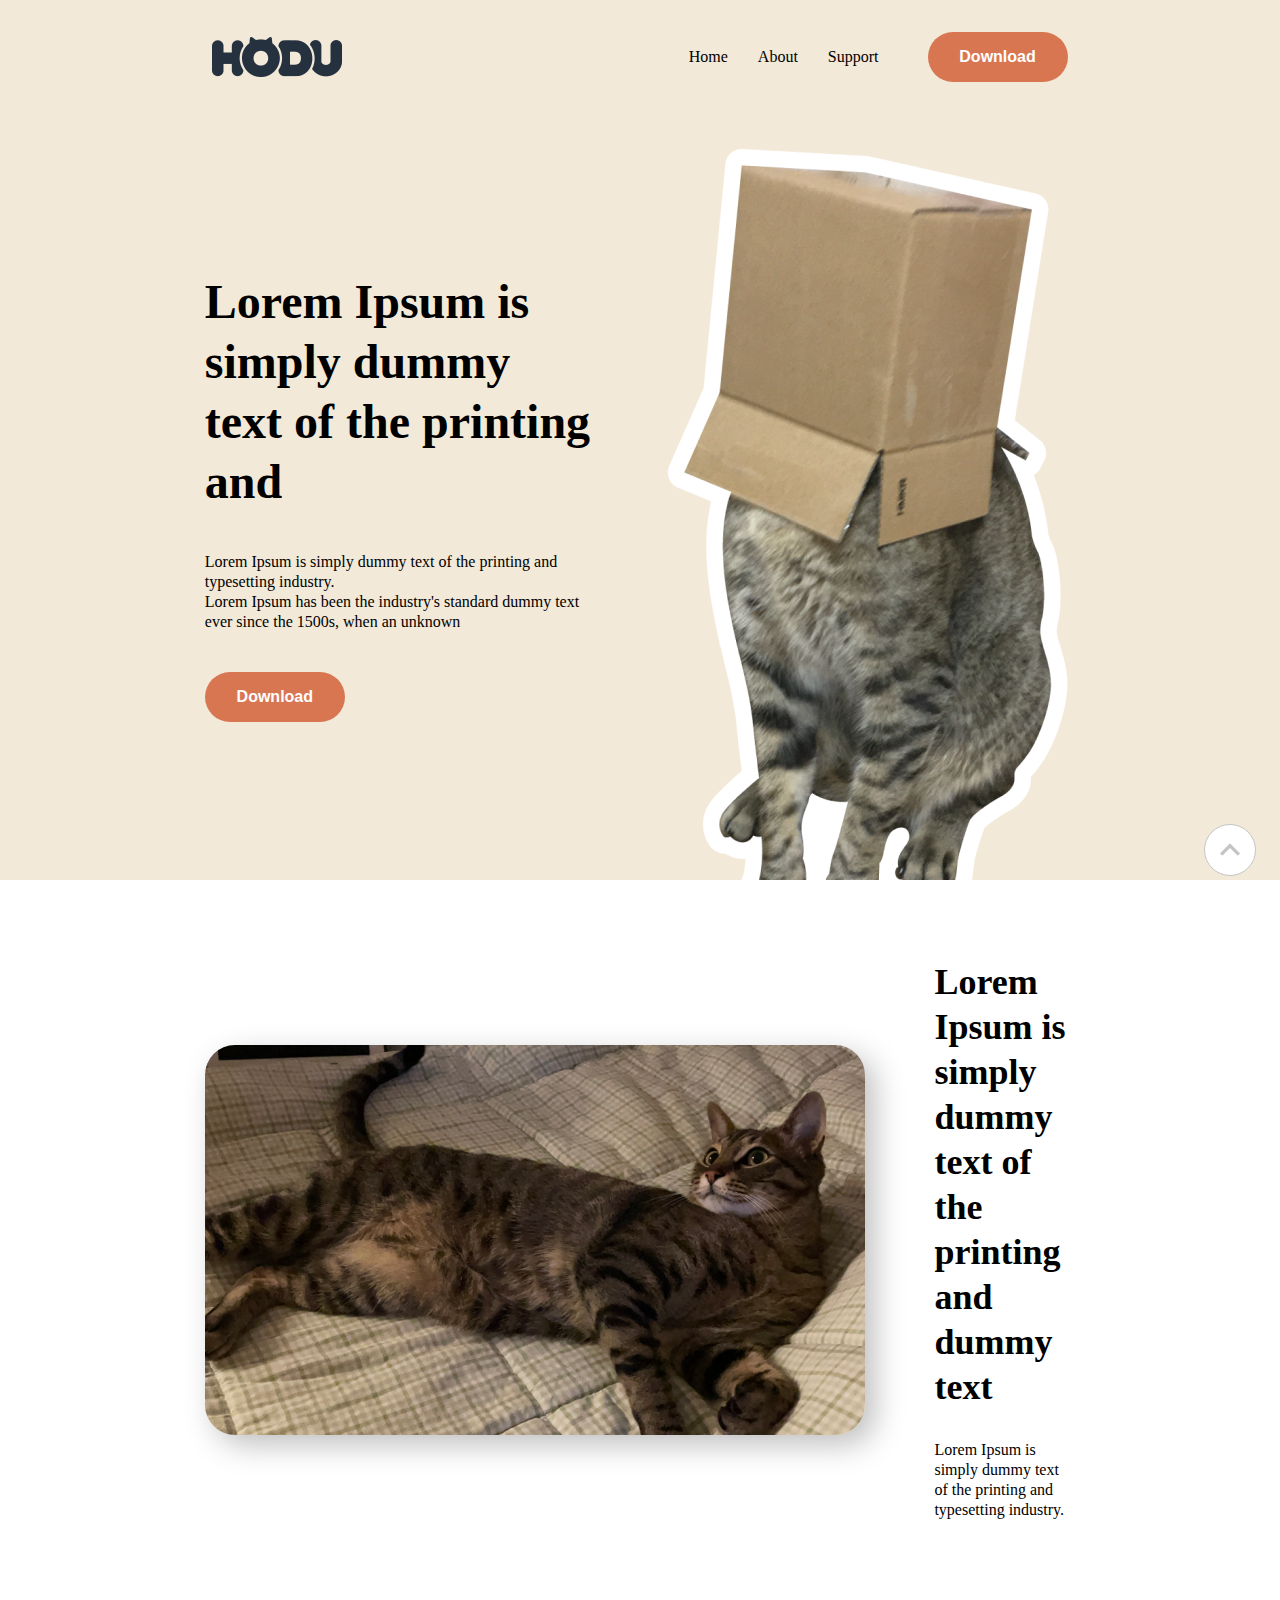
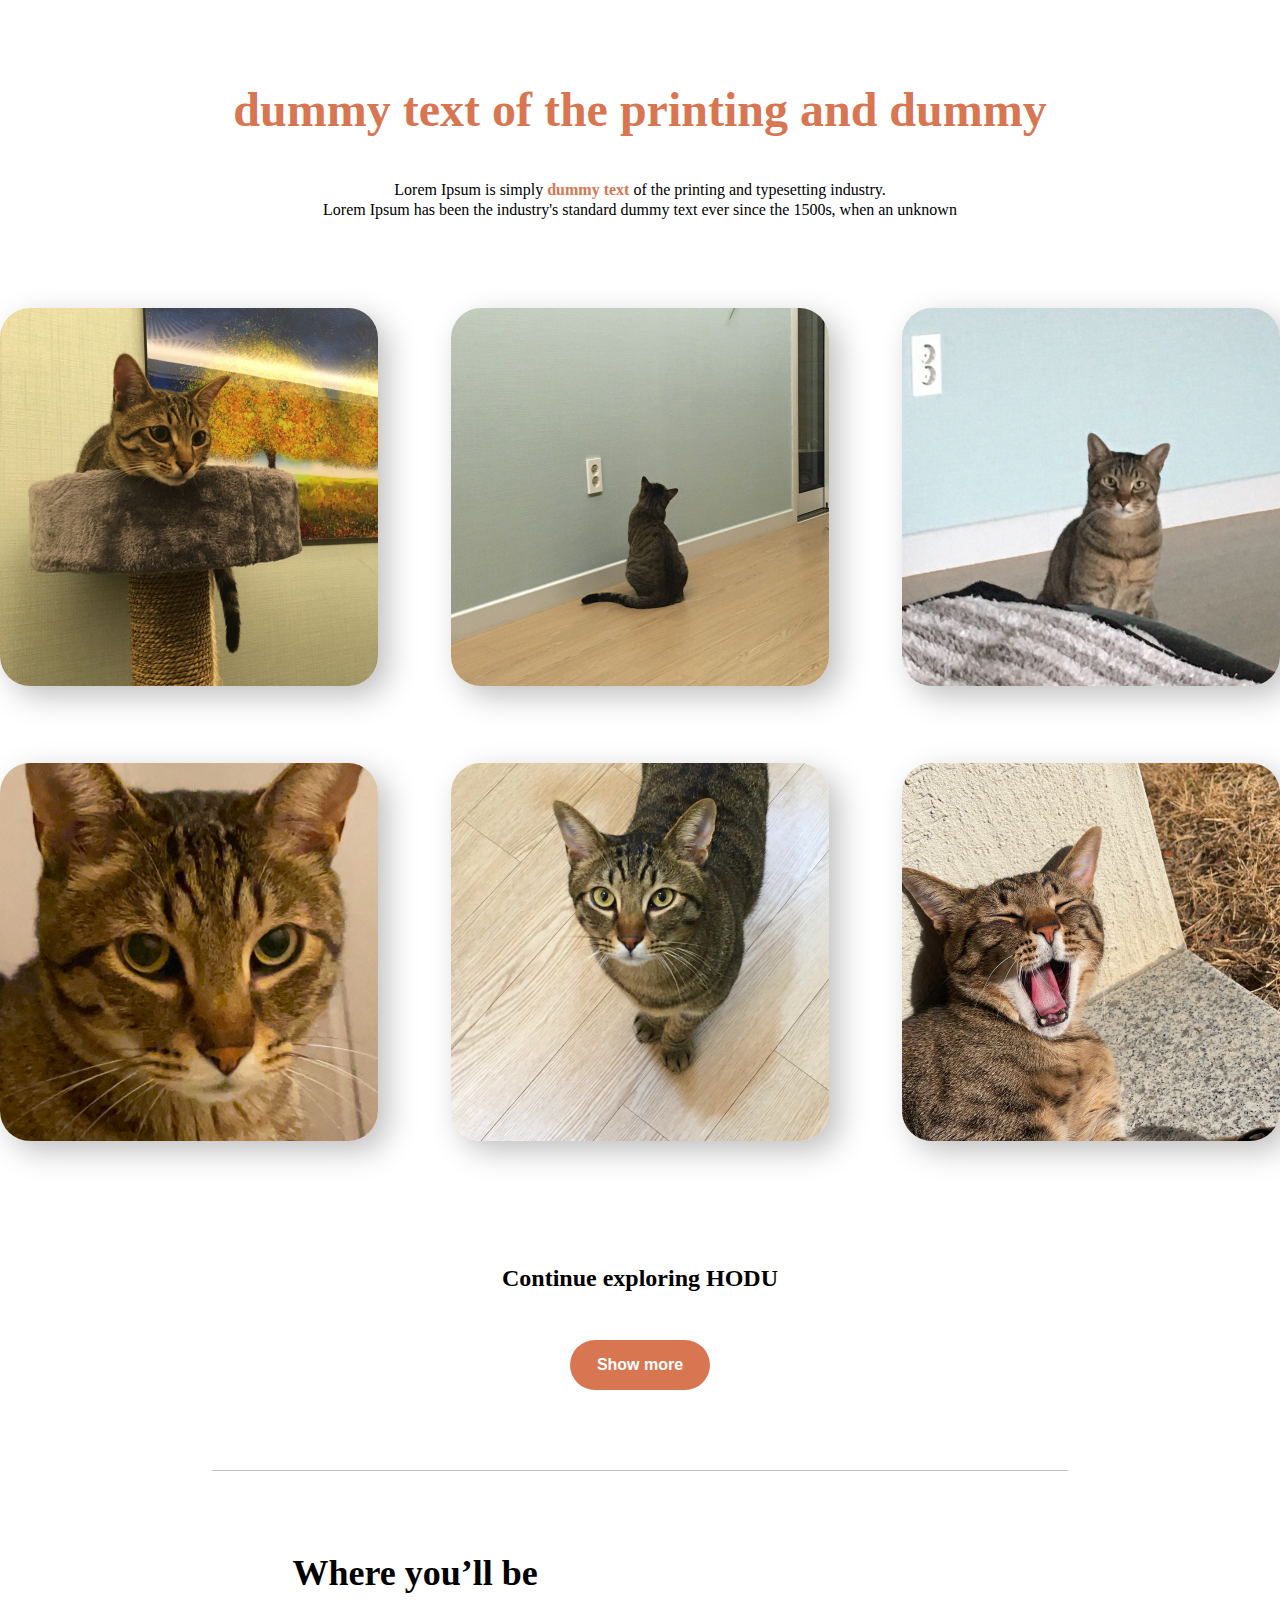
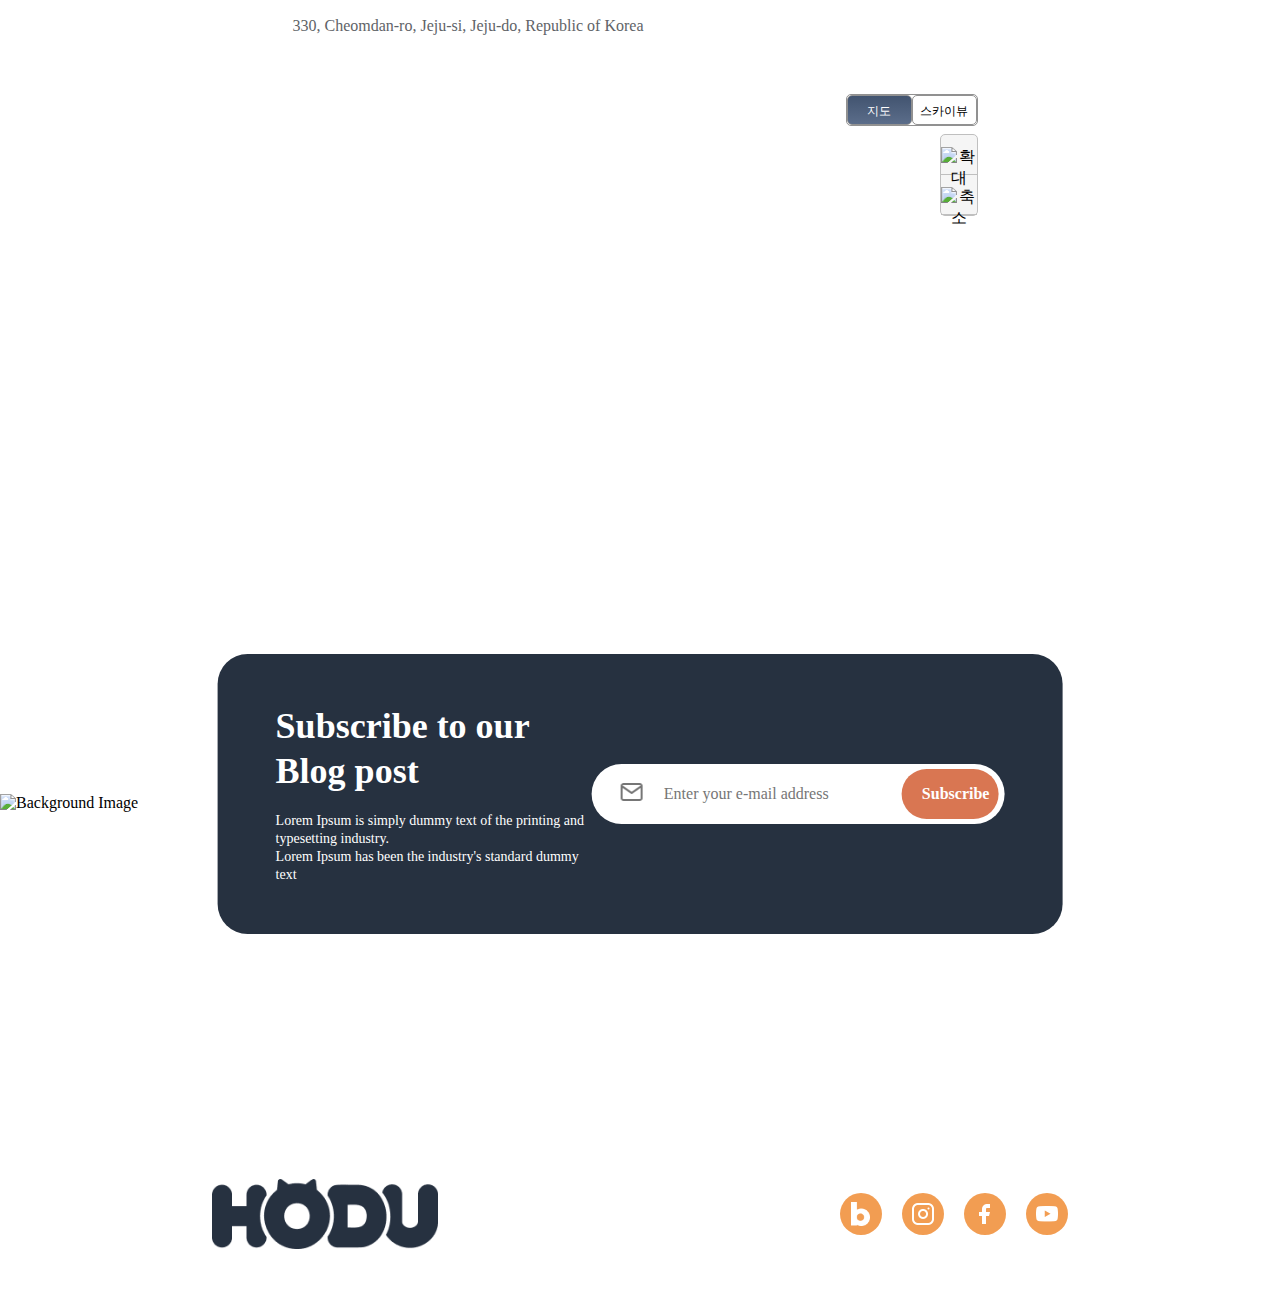
==== index.html @ b27a6c19 "[refactory] index.html 최상위 폴더로 이동" ====
<!DOCTYPE html>
<html lang="en">
<head>
    <meta charset="UTF-8">
    <meta name="viewport" content="width=device-width, initial-scale=1.0" />
    <title>About HODU</title>
    <!-- Pretendard 폰트 불러오기 -->
    <link href="https://fonts.googleapis.com/css2?family=Pretendard:wght@700&display=swap" rel="stylesheet">
    <!-- css 불러오기 -->
    <link rel="stylesheet" type="text/css" href="src/css/style.css">
    <link rel="stylesheet" type="text/css" href="src/css/header.css">
    <link rel="stylesheet" type="text/css" href="src/css/sidebar.css">
    <link rel="stylesheet" type="text/css" href="src/css/main/intro_section.css">
    <link rel="stylesheet" type="text/css" href="src/css/main/profile_section.css">
    <link rel="stylesheet" type="text/css" href="src/css/main/photo-gallery_section.css">
    <link rel="stylesheet" type="text/css" href="src/css/main/location_section.css">
    <link rel="stylesheet" type="text/css" href="src/css/main/subscribe_section.css">
    <link rel="stylesheet" type="text/css" href="src/css/modal.css">

    <link rel="stylesheet" type="text/css" href="src/css/footer.css">
    <link rel="stylesheet" type="text/css" href="src/css/mobile_style.css">

    <!-- 카카오 지도 API 불러오기 -->
    <script type="text/javascript" src="//dapi.kakao.com/v2/maps/sdk.js?appkey=033eeb3ba316b2d802d2917757e39818"></script>
</head>
<body>
    <!-- 모달 구조 -->
    <div id="subscribeModal" class="modal">
        <div class="modal__content">
            <img src="src/images/modal/modal_cat.png" alt="Cat" class="modal__image">
            <h2>Thank you!</h2>
            <p>Lorem Ipsum is simply dummy text of the printing industry. </p>
            <button class="btn--orange modal__close-btn">OK! I Love HODU</button>
        </div>
    </div>
    <!-- subscribe_modal.js 파일 로드 -->
    <script src="src/js/subscribe_modal.js"></script>

    <!-- sidebar -->
    <div id="sidebar" class="sidebar">
        <img src="src/images/etc/sidebar_arrow_right.png" alt="Back" class="sidebar__back-icon" onclick="toggleSidebar()"/>
        <nav class="sidebar__nav">
            <ul class="sidebar__nav-list">
                <li class="sidebar__nav-item"><a href="#" class="sidebar__nav-link">Home</a></li>
                <li class="sidebar__nav-item"><a href="#" class="sidebar__nav-link">About</a></li>
                <li class="sidebar__nav-item"><a href="#" class="sidebar__nav-link">Support</a></li>
            </ul>
            <button type="button" class="btn--orange" onclick="location.href='#'">Download</button>
        </nav>
    </div>
    <!-- subscribe_modal.js 파일 로드 -->
    <script src="src/js/sidebar.js"></script>

    <!-- Header -->
    <header class="header">
        <img src="src/images/header/header_logo.png" alt="HODU" class="header__logo-image"/>

        <!-- menubar icon -->
        <img src="src/images/header/header_menu_icon.png" alt="Menu" class="header__menu-icon" onclick="toggleSidebar()"/>

        <!-- navigation -->
        <nav class="header__nav">
            <ul class="header__nav-list">
                <li class="header__nav-item"><a href="#" class="header__nav-link">Home</a></li>
                <li class="header__nav-item"><a href="#" class="header__nav-link">About</a></li>
                <li class="header__nav-item"><a href="#" class="header__nav-link">Support</a></li>
            </ul>
            <button type="button" class="btn--orange" onclick="location.href='#'">Download</button>
        </nav>

    </header>
    <!-- Main -->
    <main class="main">
        <!-- Introduction Section -->
        <section class="intro">
            <div class="intro__content">
                <h1 class="intro__title">
                    Lorem Ipsum is simply dummy text of the printing and
                </h1>
                <p class="intro__text">
                    Lorem Ipsum is simply dummy text of the printing and typesetting industry.<br>
                    Lorem Ipsum has been the industry's standard dummy text ever since the 1500s, when an unknown
                </p>
                <button type="button" class="btn--orange" onclick="location.href='#'">Download</button>
            </div>
            <img src="src/images/main/main_intro.png" alt="BOX_CAT" class="intro__image"/>
        </section>

        <!-- Profile Section -->
        <section class="profile">
            <img src="src/images/main/main_profile.png" alt="Cat" class="profile__image"/>
            <div class="profile__content">
                <h2 class="profile__title">
                    Lorem Ipsum is simply dummy text of the printing and dummy text
                </h2>
                <p class="profile__text">
                    Lorem Ipsum is simply dummy text of the printing and typesetting industry.
                </p>
            </div>
        </section>

        <!-- Photo Gallery Section -->
        <section class="photo-gallery">
            <!-- Content -->
            <div class="photo-gallery__content">
                <h1 class="photo-gallery__content-title">
                    dummy text of the printing and dummy
                </h1>
                <p class="photo-gallery__content-text">
                    Lorem Ipsum is simply
                    <span class="photo-gallery__content-highlight">dummy text</span>
                    of the printing and typesetting industry.<br>
                    Lorem Ipsum has been the industry's standard dummy text ever since the 1500s, when an unknown
                </p>
            </div>

            <!-- Grid images -->
            <div class="photo-gallery__grid">
                <div class="photo-gallery__item">
                    <img src="src/images/main/photo-gallery_section/gallery_item_01.png" alt="Photo 1" class="photo-gallery__image"/>
                </div>
                <div class="photo-gallery__item">
                    <img src="src/images/main/photo-gallery_section/gallery_item_02.png" alt="Photo 2" class="photo-gallery__image"/>
                </div>
                <div class="photo-gallery__item">
                    <img src="src/images/main/photo-gallery_section/gallery_item_03.png" alt="Photo 3" class="photo-gallery__image"/>
                </div>
                <div class="photo-gallery__item">
                    <img src="src/images/main/photo-gallery_section/gallery_item_04.png" alt="Photo 4" class="photo-gallery__image"/>
                </div>
                <div class="photo-gallery__item">
                    <img src="src/images/main/photo-gallery_section/gallery_item_05.png" alt="Photo 5" class="photo-gallery__image"/>
                </div>
                <div class="photo-gallery__item">
                    <img src="src/images/main/photo-gallery_section/gallery_item_06.png" alt="Photo 6" class="photo-gallery__image"/>
                </div>
            </div>

            <!-- Show More -->
            <div class="photo-gallery__additional">
                <h2 class="photo-gallery_additional-title">
                    Continue exploring HODU
                </h2>
                <button type="button" class="btn--orange" onclick="location.href='#'">Show more</button>
            </div>
        </section>

        <!-- Divider Line -->
        <div class="divider"></div>

        <!-- Map Section -->
        <section class="location">
            <div class="location__content">
                <h2 class="location__title">
                    Where you’ll be
                </h2>
                <p class="location__text">
                    330, Cheomdan-ro, Jeju-si, Jeju-do, Republic of Korea
                </p>
            </div>
            <!-- Kakao map -->
            <div class="map_wrap">
                <div id="map"></div>
                <!-- 지도타입 컨트롤 div -->
                <div class="custom_typecontrol radius_border">
                    <span id="btnRoadmap" class="selected_btn">지도</span>
                    <span id="btnSkyview" class="unselected_btn">스카이뷰</span>
                </div>
                <!-- 지도 확대, 축소 컨트롤 div -->
                <div class="custom_zoomcontrol radius_border">
                    <span id="zoomInBtn"><img src="https://t1.daumcdn.net/localimg/localimages/07/mapapidoc/ico_plus.png" alt="확대"></span>
                    <span id="zoomOutBtn"><img src="https://t1.daumcdn.net/localimg/localimages/07/mapapidoc/ico_minus.png" alt="축소"></span>
                </div>
            </div>
            <!-- map.js 파일 로드 -->
            <script src="src/js/map.js"></script>
        </section>

        <!-- subscribe -->
        <section class="subscribe">
            <div class="subscribe__content">
                <h1 class="subscribe__content-title">
                    Subscribe to our Blog post
                </h1>
                <p class="subscribe__content-text">
                    Lorem Ipsum is simply dummy text of the printing and typesetting industry.<br>
                    Lorem Ipsum has been the industry's standard dummy text
                </p>
            </div>
            <div class="subscribe__form">
                <div class="subscribe__form-icon">
                    <img src="src/images/main/main_subscribe_email_icon.png" alt="Email">
                </div>
                <input type="email" placeholder="Enter your e-mail address" class="subscribe__form-input">
                <button class="btn--orange" onclick="openModal()">Subscribe</button>
            </div>
        </section>
    </main>
    <!-- Footer -->
    <footer class="footer">
        <!-- 고양이 이미지 -->
        <div class="footer-image-container">
            <img src="src/images/footer/footer_cat.png" alt="Background Image">
        </div>
        <!-- logo & sns icon & nav-->
        <div class="footer-bottom">
            <img src="src/images/footer/footer_logo.png" alt="Logo" class="footer__logo-img">
            <div class="footer__sns">
                <div class="footer__sns-icon">
                    <img src="src/images/footer/footer_icon_blog.png" alt="Blog">
                </div>
                <div class="footer__sns-icon">
                    <img src="src/images/footer/footer_icon_instagram.png" alt="Instagram">
                </div>
                <div class="footer__sns-icon">
                    <img src="src/images/footer/footer_icon_facebook.png" alt="Facebook">
                </div>
                <div class="footer__sns-icon">
                    <img src="src/images/footer/footer_icon_youtube.png" alt="YouTube">
                </div>
            </div>
        </div>
        <!-- 우측 링크 목록 -->
        <div class="footer__nav">
            <ul class="footer__nav-list">
                <li class="footer__nav-item"><a href="#" class="footer__nav-link">About</a></li>
                <li class="footer__nav-item"><a href="#" class="footer__nav-link">Blog</a></li>
                <li class="footer__nav-item"><a href="#" class="footer__nav-link">Support</a></li>
                <li class="footer__nav-item"><a href="#" class="footer__nav-link">Term of Use</a></li>
            </ul>
        </div>
    </footer>

    <!-- scroll top btn -->
    <div id="scrollTopBtn" class="scroll-top-btn">
        <img src="src/images/etc/scroll_arrow_up_not_click.png" alt="Scroll to Top" class="scroll-top-btn-img">
    </div>
    <script src="src/js/scroll_top.js"></script>
</body>
</html>
---- src/css/style.css ----
/* Common Styles */
html, body {
    width: 100%;
    height: 100%;
    margin: 0;
    padding: 0;
    font-family: Pretendard;
}

.btn--orange {
    padding: 10px 20px;
    cursor: pointer;
    border-radius: 40px; /* 모서리 둥글게 설정 */
    text-decoration: none; /* underline 지움 */
    font-size: 16px;
    font-weight: 700;
    line-height: 19.09px;
    text-align: center;
    border: none;
    width: 140px;
    height: 50px;
    background: rgba(217, 118, 82, 1);
    color: white;
}

.divider{
    height: 1px;
    background: rgba(196, 196, 196, 1);
    margin: 0 16.6% 68px 16.6%; /* 중앙에 배치 */
}

/* Scroll top button Styles*/
.scroll-top-btn {
    position: fixed;
    bottom: 24px;
    right: 24px;
    width: 50px;
    height: 50px;
    background-color: white;
    border: 1px solid rgba(196, 196, 196, 1);
    border-radius: 50%;
    display: flex;
    align-items: center;
    justify-content: center;
    z-index: 1000;
    transition: background-color 0.3s ease, transform 0.3s ease; /* 부드러운 전환 효과 */
}

/* 스크롤 탑 버튼 hover 상태 */
.scroll-top-btn:hover {
    content: url('../images/etc/scroll_arrow_up_click.png'); /* 호버 시 이미지 변경 */
    transform: scale(1.1); /* 버튼 확대 효과 */
}
---- src/css/header.css ----
/* Header Styles */
.header {
    display: flex;
    justify-content: space-between;
    align-items: center;
    padding: 32px 16.6%;
    background: rgba(242, 233, 216, 1);
    margin: 0 auto;
    height: auto;
}

.header__menu-icon{
    display: none;  /* 기본적으로 메뉴바 아이콘을 숨김 */
}
.header__logo-image {
    max-width: 130px;
    height: auto;
}

.header__nav {
    display: flex;
    align-items: center;
    gap: 49px;
}

.header__nav-list {
    display: flex;
    list-style-type: none;
    margin: 0;
    padding: 0;
    gap: 30px;
}

.header__nav-link {
    text-decoration: none;
    color: black;
    font-size: 16px;
    font-weight: 400;
    line-height: 20px;
    text-align: left;
}
---- src/css/sidebar.css ----
/* Sidebar Styles */
.sidebar {
    display: flex;
    flex-direction: column;
    align-items: flex-start;
    position: fixed;
    z-index: 1001;
    width: 289px;
    height: 100%;
    right: -289px; /* 사이드바를 화면 밖에 숨김 */
    background: rgba(38, 49, 64, 1);
    transition: right 0.3s ease-in-out; /* 부드러운 애니메이션 */
}

.sidebar.active {
    right: 0; /* 사이드바를 화면에 표시 */
}

.sidebar__back-icon {
    width: 32px;
    height: 32px;
    padding-top: 20px;
    padding-left: 20px;

}

.sidebar__nav-list {
    list-style-type: none; /* 리스트 스타일 제거 */
    padding: 0;
    margin: 0;
    padding-left: 50px;
    padding-top: 66px;
    padding-bottom: 50px;
}

.sidebar__nav-item {
    margin-bottom: 30px;
}

.sidebar__nav-link {
    font-family: Pretendard;
    font-size: 16px;
    font-weight: 700;
    line-height: 20px;
    text-align: left;
    color: rgba(255, 255, 255, 1);
    text-decoration: none; /* 링크 밑줄 제거 */
    display: block;
}
---- src/css/main/intro_section.css ----
/* Main Intro Styles */
.intro {
    display: flex;
    align-items: center;
    justify-content: space-between;
    padding: 0 16%;
    background: rgba(242, 233, 216, 1);
    gap: 8%;
}
.intro__content {
    display: flex;
    flex-direction: column; /* 수직 배치 */
    gap: 40px;
    text-align: left;
}

.intro__title {
    font-size: 48px;
    font-weight: 700;
    line-height: 60px;
    margin: 0;
}

.intro__text {
    font-size: 16px;
    font-weight: 400;
    line-height: 20px;
    margin: 0;
}
---- src/css/main/profile_section.css ----
/* Main Profile Styles */
.profile {
    display: flex;
    justify-content: center;
    padding: 80px 16%;
    background: #fff;
    align-items: center;
    gap: 8%; /* content-img 갭 설정 */
}

.profile__image {
    box-shadow: 10px 10px 30px 0px rgba(0, 0, 0, 0.25);
    border-radius: 30px;
}

.profile__content {
    display: flex;
    flex-direction: column; /* 수직 배치 */
    gap: 30px;
}

.profile__title {
    font-size: 36px;
    font-weight: 700;
    line-height: 45px;
    text-align: left;
    margin: 0px;
}

.profile__text {
    font-size: 16px;
    font-weight: 400;
    line-height: 20px;
    text-align: left;
    margin: 0px;
}
---- src/css/main/photo-gallery_section.css ----
/* Photo Gallery Styling */
.photo-gallery {
    display: flex;
    flex-direction: column; /* 수직 정렬 */
    align-items: center;
    padding: 80px 16%;
}

.photo-gallery__content {
    display: flex;
    flex-direction: column; /* 수직 배치 */
    text-align: center;
    gap: 40px;
    margin-bottom: 88px;
}

.photo-gallery__content-title {
    font-size: 48px;
    font-weight: 700;
    line-height: 60px;
    text-align: center;
    color: rgba(217, 118, 82, 1);
    margin: 0px;
}

.photo-gallery__content-text {
    font-size: 16px;
    font-weight: 400;
    line-height: 20px;
    text-align: center;
    margin: 0px;
}

.photo-gallery__content-highlight {
    font-size: 16px;
    font-weight: 700;
    line-height: 20px;
    text-align: center;
    color: rgba(217, 118, 82, 1);
}

.photo-gallery__grid {
    display: grid;
    grid-template-columns: repeat(3, 1fr);
    gap: 73px;
}

.photo-gallery__image {
    object-fit: cover; /* img가 item 영역을 채우도록 함 */
    width: 378px;
    height: 378px;
    border-radius: 30px; /* 모서리 둥글게 설정 */
    box-shadow: 10px 10px 30px 0px rgba(0, 0, 0, 0.25); /* shadow 설정 */
}

.photo-gallery__additional {
    display: flex;
    flex-direction: column; /* 수직 배치 */
    align-items: center;
    gap: 28px;
    text-align: center;
    margin-top: 100px;
}

.photo-gallery__additional-text {
    font-size: 24px;
    font-weight: 700;
    line-height: 30px;
    text-align: center;
    margin: 0px;
}
---- src/css/main/location_section.css ----
/* Location Styling */
.location{
    display: flex;
    flex-direction: column;
    align-items: flex-start;
    padding: 0 16.6%;
    margin: 80px;
}

.location__content{
    display: flex;
    flex-direction: column; /* 수직 정렬*/
    gap: 20px;
    margin-bottom: 48px;
    text-align: left;
}

.location__title{
    margin: 0px;
    font-family: Pretendard;
    font-size: 36px;
    font-weight: 700;
    line-height: 45px;
}

.location__text{
    margin: 0px;
    font-family: Pretendard;
    font-size: 16px;
    font-weight: 500;
    line-height: 20px;
    color: rgba(96, 99, 103, 1);
}

/* KakaoMap Styling*/
.map_wrap {
    position: relative;
    overflow: hidden;
    width: 100%;
    height: 350px;
}

#map {
    width: 100%;
    height: 100%;
    position: relative;
    border-radius: 12px; /* 모서리 둥글게 설정 */
}

/* KakaoMap Controler Styling*/
.radius_border {
    border: 1px solid #919191;
    border-radius: 5px;
}

.custom_typecontrol {
    position: absolute;
    top: 10px;
    right: 10px;
    overflow: hidden;
    width: 130px;
    height: 30px;
    display: flex;
    z-index: 1;
    font-size: 12px;
    font-family: 'Malgun Gothic', '맑은 고딕', sans-serif;
}

.custom_typecontrol span {
    display: block;
    width: 65px;
    height: 30px;
    text-align: center;
    line-height: 30px;
    cursor: pointer;
    background: #fff;
    border: 1px solid #919191;
    border-radius: 5px;
    box-sizing: border-box; /* border와 padding을 포함하여 크기 계산 */
    transition: background 0.3s, color 0.3s; /* 부드러운 배경색 변화 */
    font-size: 12px; /* 글씨 크기 유지 */
}

.custom_typecontrol .btn {
    background: linear-gradient(#fff, #e6e6e6);
}

.custom_typecontrol .btn:hover {
    background: linear-gradient(#f5f5f5, #e3e3e3);
}

.custom_typecontrol .selected_btn {
    color: #fff;
    background: linear-gradient(#425470, #5b6d8a);
}

.custom_zoomcontrol {
    position: absolute;
    top: 50px;
    right: 10px;
    width: 36px;
    height: 80px;
    background-color: #f5f5f5;
    border: 1px solid #bfbfbf;
    border-radius: 5px;
    z-index: 1;
    display: flex;
    text-align: center;
    flex-direction: column;
}

.custom_zoomcontrol span {
    display: block;
    width: 36px;
    height: 40px;
    text-align: center;
    cursor: pointer;
    border-bottom: 1px solid #bfbfbf;
    box-sizing: border-box; /* border와 padding을 포함하여 크기 계산 */
}

.custom_zoomcontrol span img {
    width: 15px;
    height: 15px;
    padding: 12px 0;
    border: none;
}
---- src/css/main/subscribe_section.css ----
/* Main Subscribe Styles */
.subscribe {
    position: relative;
    left: 50%; /* 위치 조정 */
    transform: translate(-50%, 50%); /* 위치 조정 */
    z-index: 999;
    display: flex;
    justify-content: space-between;
    align-items: center;
    width: 66vw;
    border-radius: 30px;
    background: rgba(38, 49, 64, 1);
    padding: 50px 58px;
    box-sizing: border-box;
}

.subscribe__content {
    width: 50%;
    max-width: 600px;
    display: flex;
    flex-direction: column;
    justify-content: center;
    gap: 18px;
}

.subscribe__content-title {
    font-family: Pretendard;
    font-size: 36px;
    font-weight: 700;
    line-height: 45px;
    text-align: left;
    color: white;
    margin: 0px;
}

.subscribe__content-text {
    font-family: Pretendard;
    font-size: 14px;
    font-weight: 400;
    line-height: 18px;
    text-align: left;
    color: white;
    margin: 0px;
}

.subscribe__form {
    display: flex;
    align-items: center;
    height: 60px;
    border-radius: 60px;
    background: white;
    padding: 0 6px 0 28px;
    gap: 10px;
}

.subscribe__form-icon img {
    width: 24px;
    height: 24px;
}

.subscribe__form-input {
    flex: 1;
    height: 100%;
    padding: 0 10px;
    font-size: 16px;
    border: none;
    border-radius: 0;
    outline: none; /* 포커스 시 나타나는 기본 아웃라인 제거 */
}
.subscribe__form .btn--orange{
    width: 25.5%;
    height: 50px;
    font-family: Pretendard;
    font-size: 16px;
    font-weight: 700;
    line-height: 20px;
    text-align: center;
    border: none;
}
.subscribe__form-input::placeholder {
    font-family: Pretendard;
    font-size: 16px;
    font-weight: 400;
    line-height: 20px;
    text-align: left;
    color: rgba(118, 118, 118, 1);

}
---- src/css/modal.css ----
/* Modal Styles */
.modal {
    display: none; /* 기본적으로 숨김 */
    position: fixed;
    z-index: 1000;
    left: 0;
    top: 0;
    width: 100%;
    height: 100%;
    overflow: auto;
    box-shadow: 0px 0px 30px 0px rgba(0, 0, 0, 0.2);
    background-color: rgba(0, 0, 0, 0.5); /* 배경 어둡게 처리 */
}

.modal__content {
    background-image: url('../images/modal/modal_background.png'); /* 배경 이미지 경로*/
    background-size: cover; /* 배경 이미지를 모달 크기에 맞게 조정 */
    background-position: center; /* 배경 이미지 중앙 정렬 */
    width: 600px;
    border-radius: 30px;
    text-align: center;
    position: absolute;
    top: 50%;
    left: 50%;
    transform: translate(-50%, -50%);
}

.modal__image{
    width: 110px;
    height: 112px;
    margin-top: 60px;
    margin-bottom: 24px;
}

.modal h2 {
    font-family: Pretendard;
    font-size: 36px;
    font-weight: 700;
    line-height: 45px;
    text-align: center;
    color: rgba(217, 118, 82, 1);
    margin: 0 0 12px;
}

.modal p {
    font-family: Pretendard;
    font-size: 14px;
    font-weight: 400;
    line-height: 18px;
    text-align: center;
    color: black;
    margin: 0 0 38px;
}

.modal .btn--orange{
    margin-bottom: 40px;
    width: 183px;
}
---- src/css/footer.css ----
/* Footer Styles */
.footer {
    position: relative;
}

.footer-image-container {
    width: 100%;
    height: 340px;
}

.footer-image-container img {
    width: 100%;
    height: 100%;
    object-fit: cover;
    object-position: center;
}

.footer-bottom {
    display: flex;
    justify-content: space-between; /* 좌우 공간 나누어 배치 */
    align-items: center; /* 수직 중앙 정렬 */
    height: 160px;
    gap: 0px;
    padding: 0 16.6%;
}

.footer__logo-img {
    max-width: 226px;
    height: auto;
}

.footer__sns {
    display: flex;
    gap: 20px;
}

.footer__nav {
    display: none;
    position: absolute;
    right: 21px;
    bottom: 28px;
}

.footer__nav-list {
    list-style: none; /* 기본 리스트 스타일 제거 */
    padding: 0;
    margin: 0;
    width: 100%;
    text-align: right; /* 오른쪽 정렬 */
}

.footer__nav-item {
    margin-bottom: 16px;
}

.footer__nav-link {
    text-decoration: none; /* 기본 링크 밑줄 제거 */
    color: rgba(118, 118, 118, 1);
    font-size: 14px;
    font-weight: 400;
    line-height: 18px;
}

.footer__sns-icon {
    width: 42px;
    height: 42px;
    border-radius: 50%; /* 원형 */
    background: rgba(242, 157, 82, 1);
    display: flex;
    align-items: center;
    justify-content: center;
}

.footer__sns-icon img {
    width: 24px;
    height: 24px;
    object-fit: contain; /* 아이콘이 원 안에 잘 맞게 설정 */
}
---- src/css/mobile_style.css ----
@media screen and (max-width: 768px) {
    /* Header Styles */
    .header {
        padding: 20px;
    }

    .header__logo-image {
        max-width: 92px;
        width: 100%;
        height: auto;
    }

    .header__nav {
        display: none; /* 네비게이션 메뉴 숨김 */
    }

    .header__menu-icon {
        display: block; /* 메뉴바 아이콘 표시 */
    }

    .sidebar .btn--orange {
        width: 114px;
        height: 40px;
        margin-left: 40px;
        font-family: Pretendard;
        font-size: 14px;
        font-weight: 700;
        line-height: 18px;
        text-align: center;

    }

    /* Main Introduction Section Styles */
    .intro {
        display: flex;
        flex-direction: column; /* 수직 정렬 */
        align-items: center;
        text-align: center;
        padding-top: 40px;
        gap: 30px;
    }

    .intro__content {
        display: flex;
        align-items: center;
        text-align: center;
        gap: 30px;
    }

    .intro__title {
        font-size: 24px;
        line-height: 30px;
    }

    .intro__text {
        font-size: 16px;
        line-height: 18px;
    }

    .intro__image {
        width: 50.5%;
    }

    /* Main Profile Section Styles */
    .profile {
        display: flex;
        flex-direction: column; /* 수직 정렬 */
        align-items: center;
        padding: 40px 8.2%;
        gap: 40px;
    }

    .profile__image {
        width: 100%;
        box-shadow: 10px 10px 20px 0px rgba(0, 0, 0, 0.25);
    }

    .profile__content {
        gap: 20px;
    }

    .profile__title {
        font-size: 24px;
        line-height: 30px;
    }

    /* Main Photo-Gallery Section Styles */
    .photo-gallery {
        padding: 60px 8.2%;
        /*gap: 40px;*/
    }

    .photo-gallery__content {
        gap: 30px;
    }

    .photo-gallery__content-title {
        font-size: 24px;
        line-height: 30px;
    }

    .photo-gallery__grid {
        grid-template-columns: 1fr; /* 모바일 화면에서는 1열 레이아웃 설정 */
        gap: 32px;
    }

    .photo-gallery__image {
        box-shadow: 10px 10px 20px 0px rgba(0, 0, 0, 0.25);
        width: 100%;
    }

    .photo-gallery__additional {
        margin-top: 60px;
    }

    .photo-gallery__additional-text {
        font-size: 18px;
        line-height: 24px;
    }

    .photo-gallery__additional .btn--orange {
        width: 143px;
        height: 50px;
    }

    /* Main Divider Styles */
    .divider {
        margin: 0 8.2% 40px 8.2%;
    }

    /* Main Location Section Styles */
    .location {
        padding: 0;
    }

    .location__title {
        font-size: 24px;
        line-height: 30px;
    }

    /* Main Subscribe Section Styles */
    .subscribe {
        flex-direction: column;
        min-height: 348px;
        padding: 32px 36px;
        justify-content: flex-start;
        gap: 30px;
        transform: translate(-50%, 20%);
        width: 76vw;
    }

    .subscribe__content {
        width: 100%;
        gap: 20px;
    }

    .subscribe__content-title {
        font-size: 24px;
    }

    .subscribe__form {
        width: 100%;
        height: 40px;
        padding: 0 6px 0 16px;
    }

    .subscribe__form-icon img {
        width: 18px;
        height: 18px;
    }

    .subscribe__form-input::placeholder {
        font-size: 12px;
        line-height: 16px;
    }

    .subscribe__form .btn--orange {
        margin-top: 120px;
        width: 115px;
        height: 40px;
        font-size: 14px;
        line-height: 18px;
    }

    /* Modal Styles */
    .modal__content{
        width: 300px;
        height: 300px;
    }
    .modal__image {
        width: 60px;
        height: 62px;
        margin-top: 40px;
    }
    .modal h2 {
        font-size: 24px;
        line-height: 30px;
    }

    .modal p {
        margin-bottom: 28px;
    }
    .modal .btn{
        margin-bottom: 30px;
        width: 158px;
        height: 40px;
    }
    .modal .btn--orange{
        font-size: 14px;
        font-weight: 700;
        line-height: 18px;
        text-align: center;

    }

    /* Footer Styles */
    .footer .footer-image-container {
        height: 240px;
    }

    .footer .footer-bottom {
        height: 178px;
        flex-direction: column;
        align-items: flex-start;
        padding: 30px 8.2% 24px 8.2%;
        position: relative;
    }

    .footer .footer__logo-img {
        max-width: 112px;
        height: auto;
        margin-bottom: 58px;
    }

    .footer .footer__sns {
        gap: 16px;
    }

    .footer__nav {
        display: block; /* 네비게이션 리스트 표시 */
    }

    .scroll-top-btn{
        display: none; /* 스크롤탑 버튼 숨김 */
    }
}
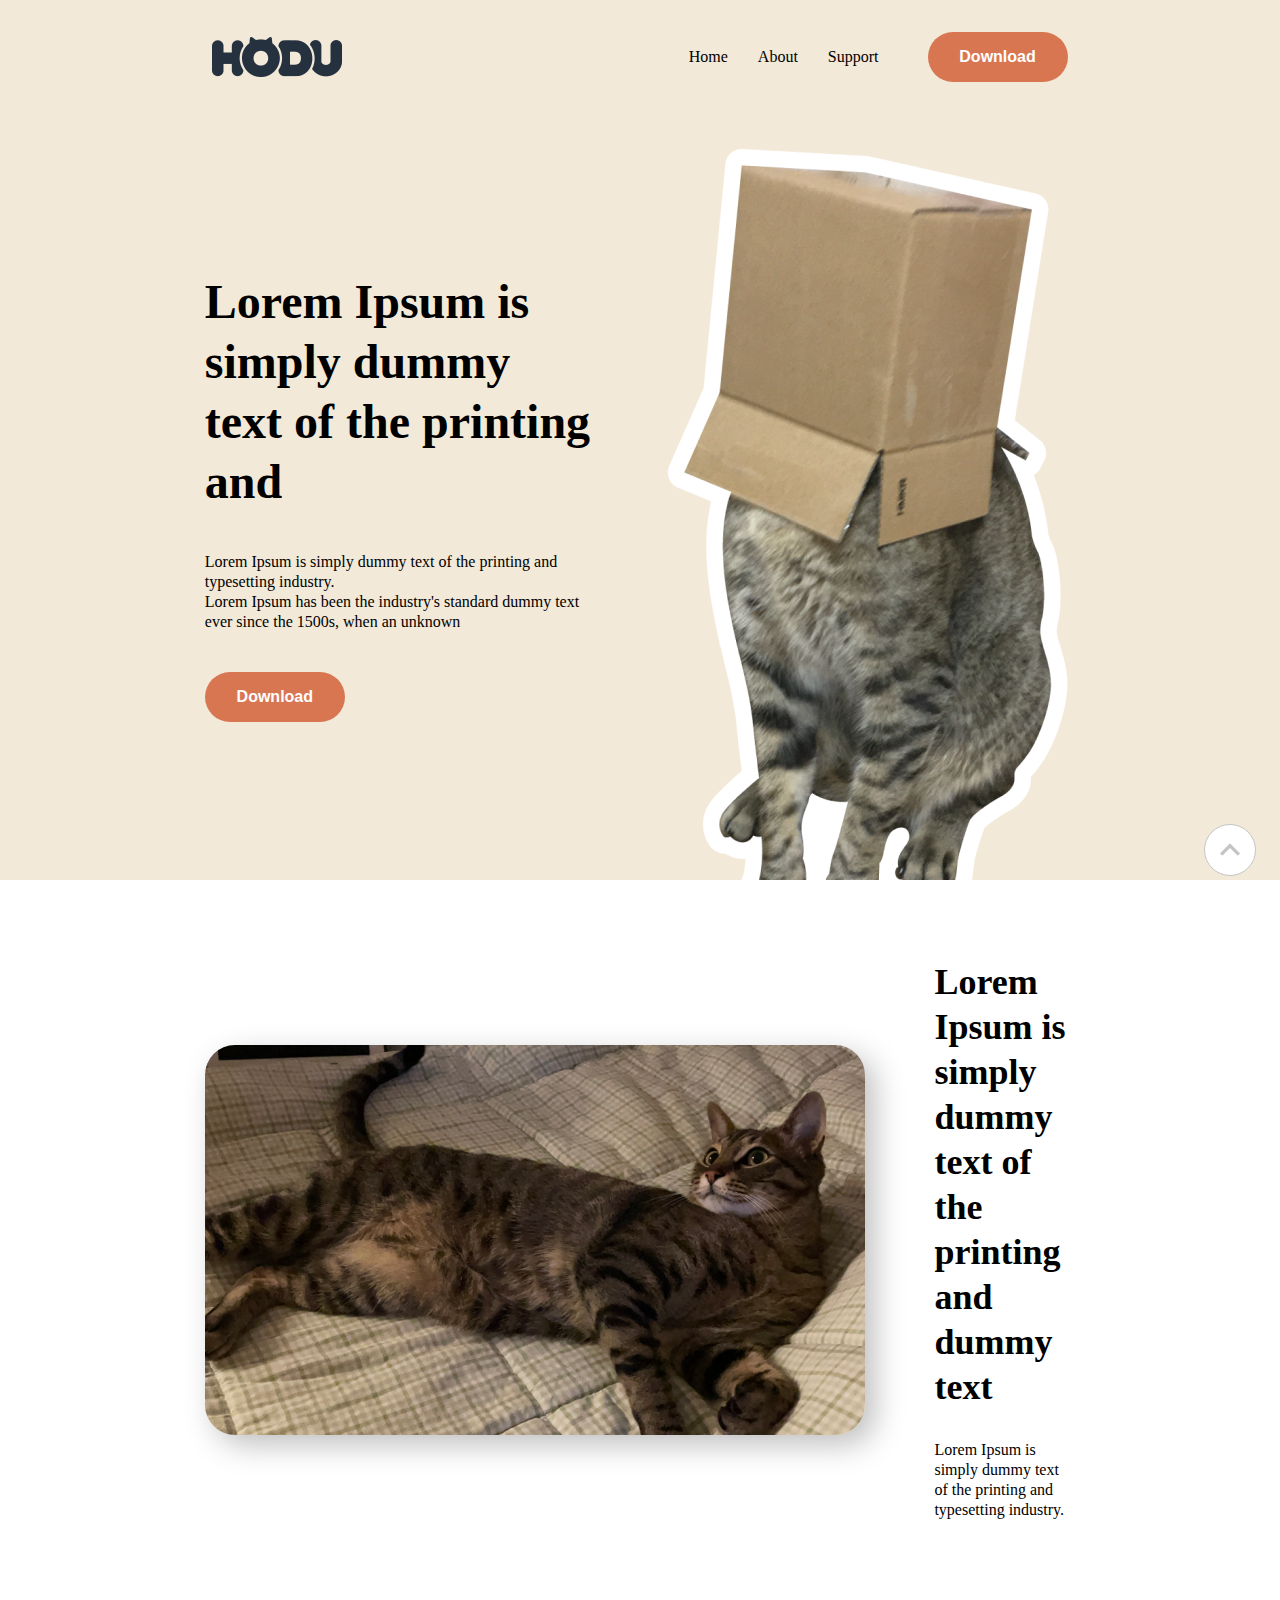
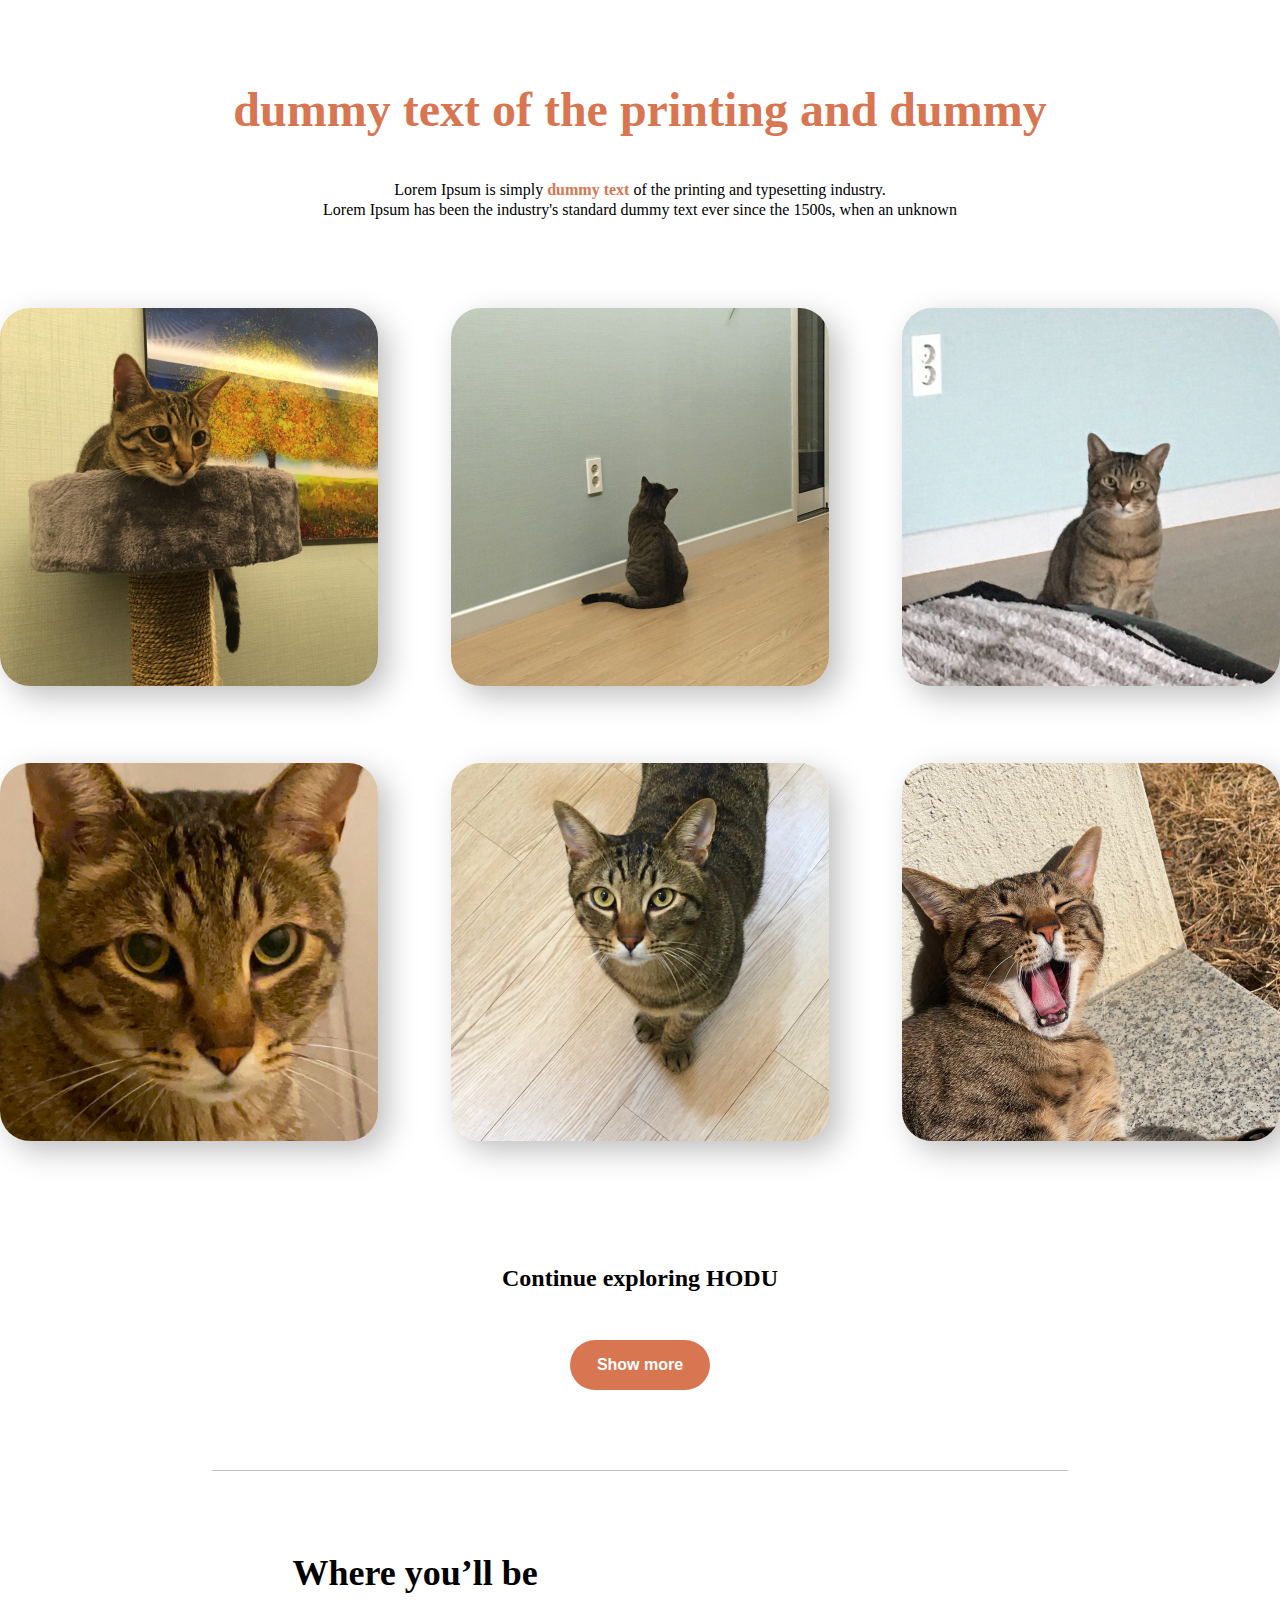
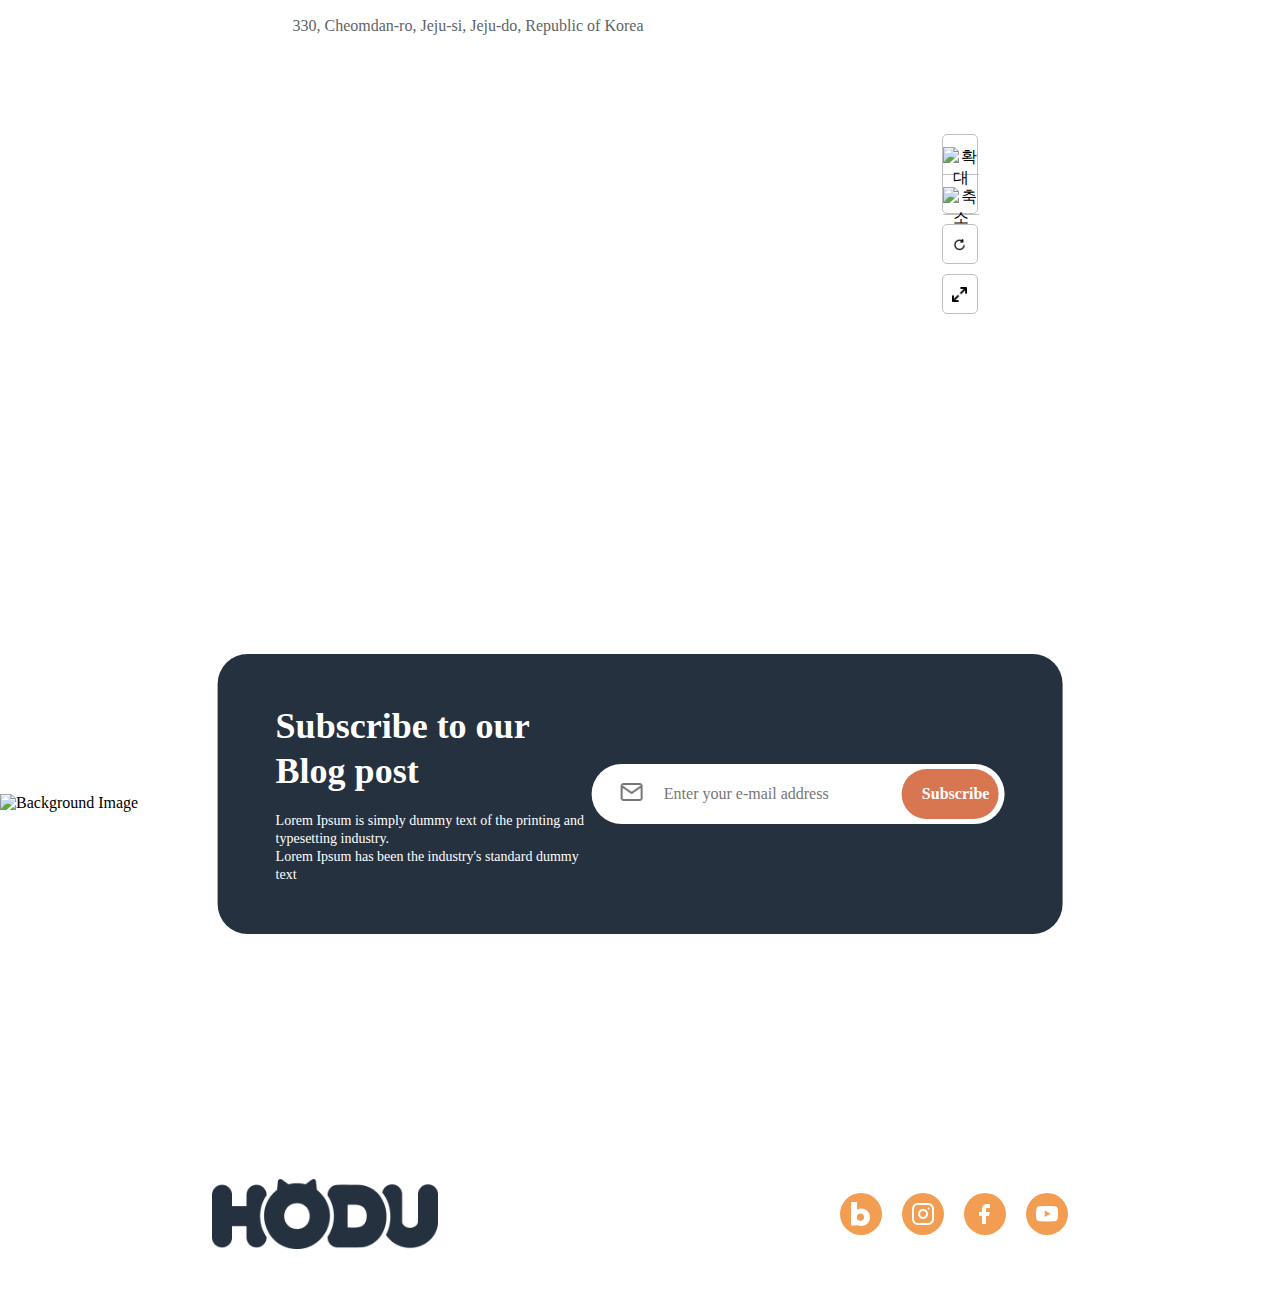
==== commit e30acc9f: "[fix/location] map controller 추가(refresh, expand)" ====
--- a/index.html
+++ b/index.html
@@ -161,16 +161,18 @@
             <!-- Kakao map -->
             <div class="map_wrap">
                 <div id="map"></div>
-                <!-- 지도타입 컨트롤 div -->
-                <div class="custom_typecontrol radius_border">
-                    <span id="btnRoadmap" class="selected_btn">지도</span>
-                    <span id="btnSkyview" class="unselected_btn">스카이뷰</span>
-                </div>
                 <!-- 지도 확대, 축소 컨트롤 div -->
                 <div class="custom_zoomcontrol radius_border">
                     <span id="zoomInBtn"><img src="https://t1.daumcdn.net/localimg/localimages/07/mapapidoc/ico_plus.png" alt="확대"></span>
                     <span id="zoomOutBtn"><img src="https://t1.daumcdn.net/localimg/localimages/07/mapapidoc/ico_minus.png" alt="축소"></span>
                 </div>
+                <div class="custom_refreshcontrol radius_border">
+                    <span id="resetBtn"><img src="./src/images/main/main_location_map_refresh_icon.png" alt="Refresh"/></span>
+                </div>
+                <div class="custom_expandcontrol radius_border">
+                    <span id="expandBtn"><img src="./src/images/main/main_location_map_expand_icon.png" alt="FullScreen"/></span>
+                </div>
+
             </div>
             <!-- map.js 파일 로드 -->
             <script src="src/js/map.js"></script>
--- a/src/css/main/location_section.css
+++ b/src/css/main/location_section.css
@@ -53,59 +53,24 @@
     border-radius: 5px;
 }
 
-.custom_typecontrol {
+.custom_zoomcontrol, .custom_refreshcontrol, .custom_expandcontrol {
     position: absolute;
-    top: 10px;
-    right: 10px;
-    overflow: hidden;
-    width: 130px;
-    height: 30px;
-    display: flex;
-    z-index: 1;
-    font-size: 12px;
-    font-family: 'Malgun Gothic', '맑은 고딕', sans-serif;
-}
-
-.custom_typecontrol span {
-    display: block;
-    width: 65px;
-    height: 30px;
-    text-align: center;
-    line-height: 30px;
-    cursor: pointer;
-    background: #fff;
-    border: 1px solid #919191;
-    border-radius: 5px;
-    box-sizing: border-box; /* border와 padding을 포함하여 크기 계산 */
-    transition: background 0.3s, color 0.3s; /* 부드러운 배경색 변화 */
-    font-size: 12px; /* 글씨 크기 유지 */
-}
-
-.custom_typecontrol .btn {
-    background: linear-gradient(#fff, #e6e6e6);
-}
-
-.custom_typecontrol .btn:hover {
-    background: linear-gradient(#f5f5f5, #e3e3e3);
-}
-
-.custom_typecontrol .selected_btn {
-    color: #fff;
-    background: linear-gradient(#425470, #5b6d8a);
-}
-
-.custom_zoomcontrol {
-    position: absolute;
-    top: 50px;
     right: 10px;
     width: 36px;
-    height: 80px;
-    background-color: #f5f5f5;
+    height: 40px;
+    background-color: white;
     border: 1px solid #bfbfbf;
     border-radius: 5px;
     z-index: 1;
     display: flex;
     text-align: center;
+    cursor: pointer;
+    box-sizing: border-box; /* border와 padding을 포함하여 크기 계산 */
+}
+
+.custom_zoomcontrol {
+    top: 50px;
+    height: 80px; /* 두 개의 버튼을 포함하기 위해 높이를 80px로 설정 */
     flex-direction: column;
 }
 
@@ -125,3 +90,26 @@
     padding: 12px 0;
     border: none;
 }
+
+.custom_refreshcontrol {
+    top: 140px; /* 확대/축소 컨트롤 아래에 위치 */
+}
+
+.custom_expandcontrol {
+    top: 190px; /* 새로고침 컨트롤 아래에 위치 */
+}
+
+.custom_refreshcontrol span, .custom_expandcontrol span {
+    width: 36px;
+    height: 40px;
+    text-align: center;
+    cursor: pointer;
+    box-sizing: border-box;
+}
+
+.custom_refreshcontrol span img, .custom_expandcontrol span img {
+    width: 15px;
+    height: 15px;
+    padding: 12px 0;
+    border: none;
+}
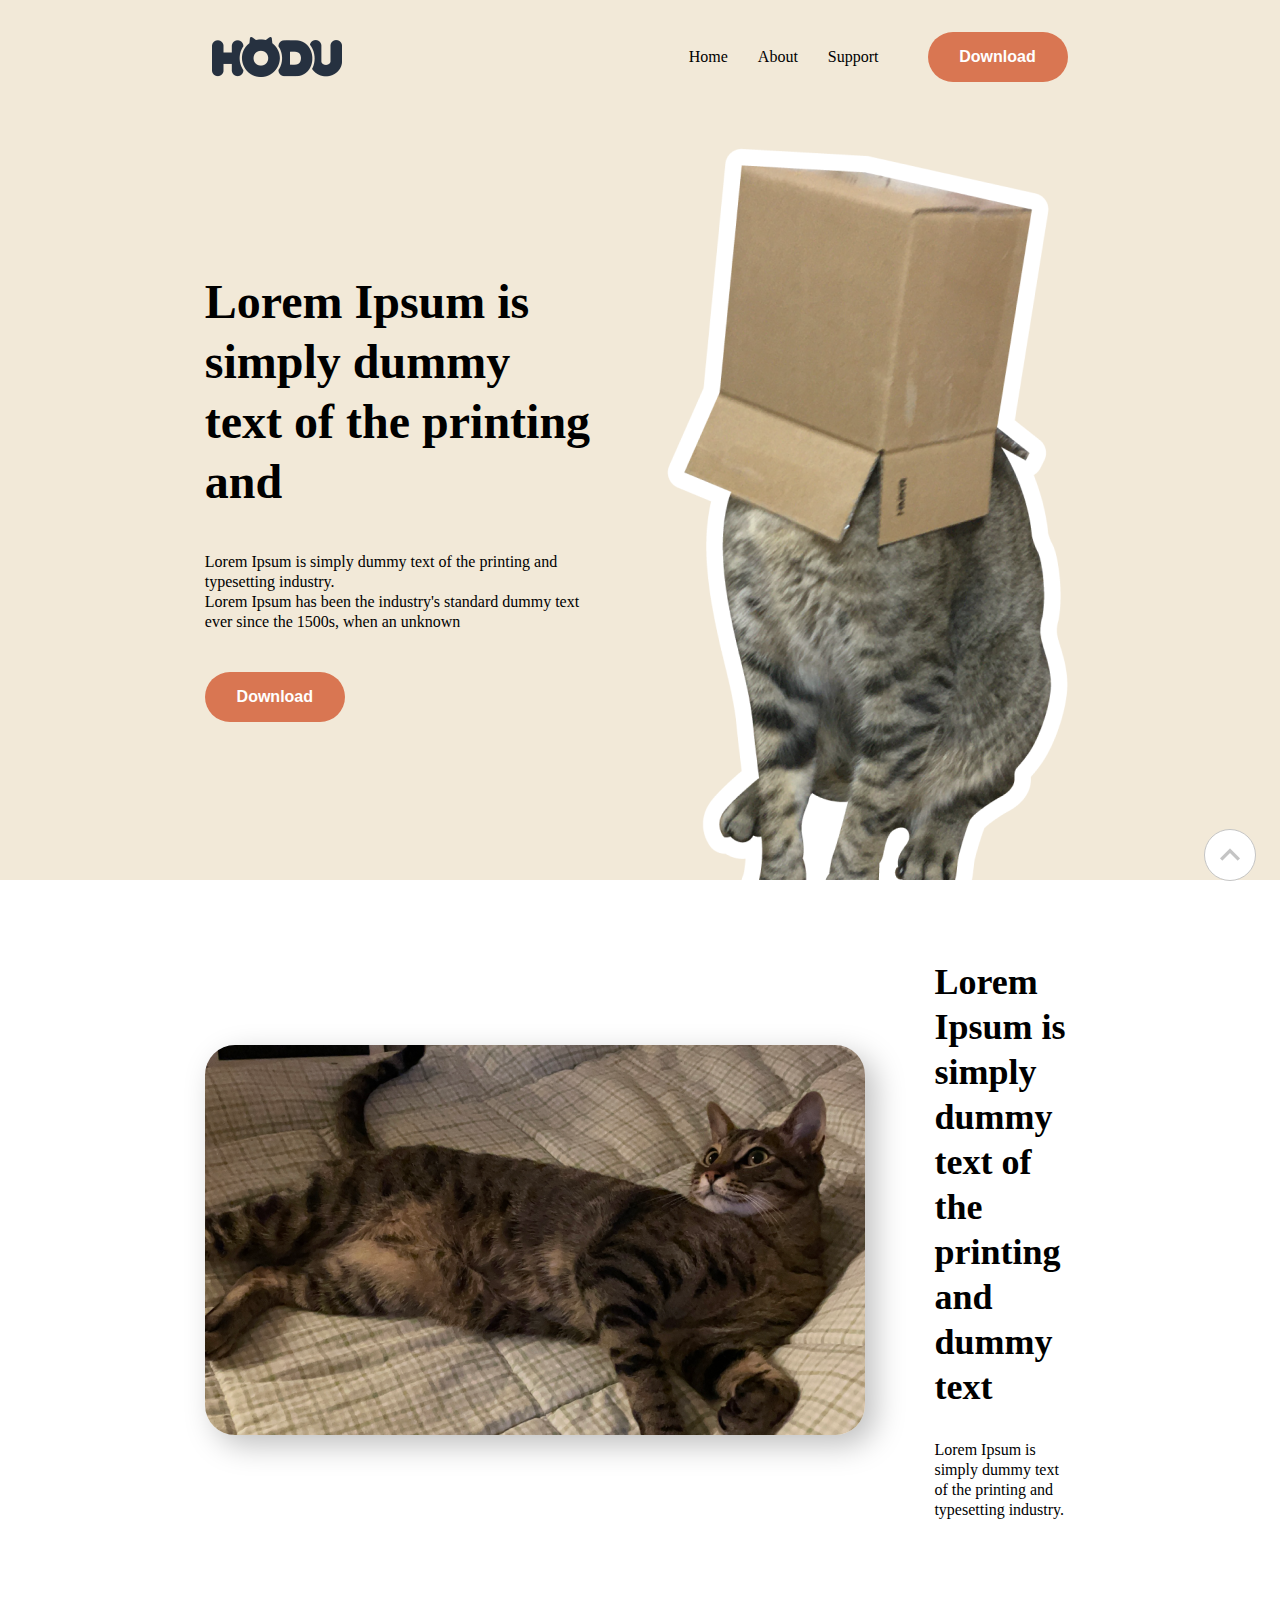
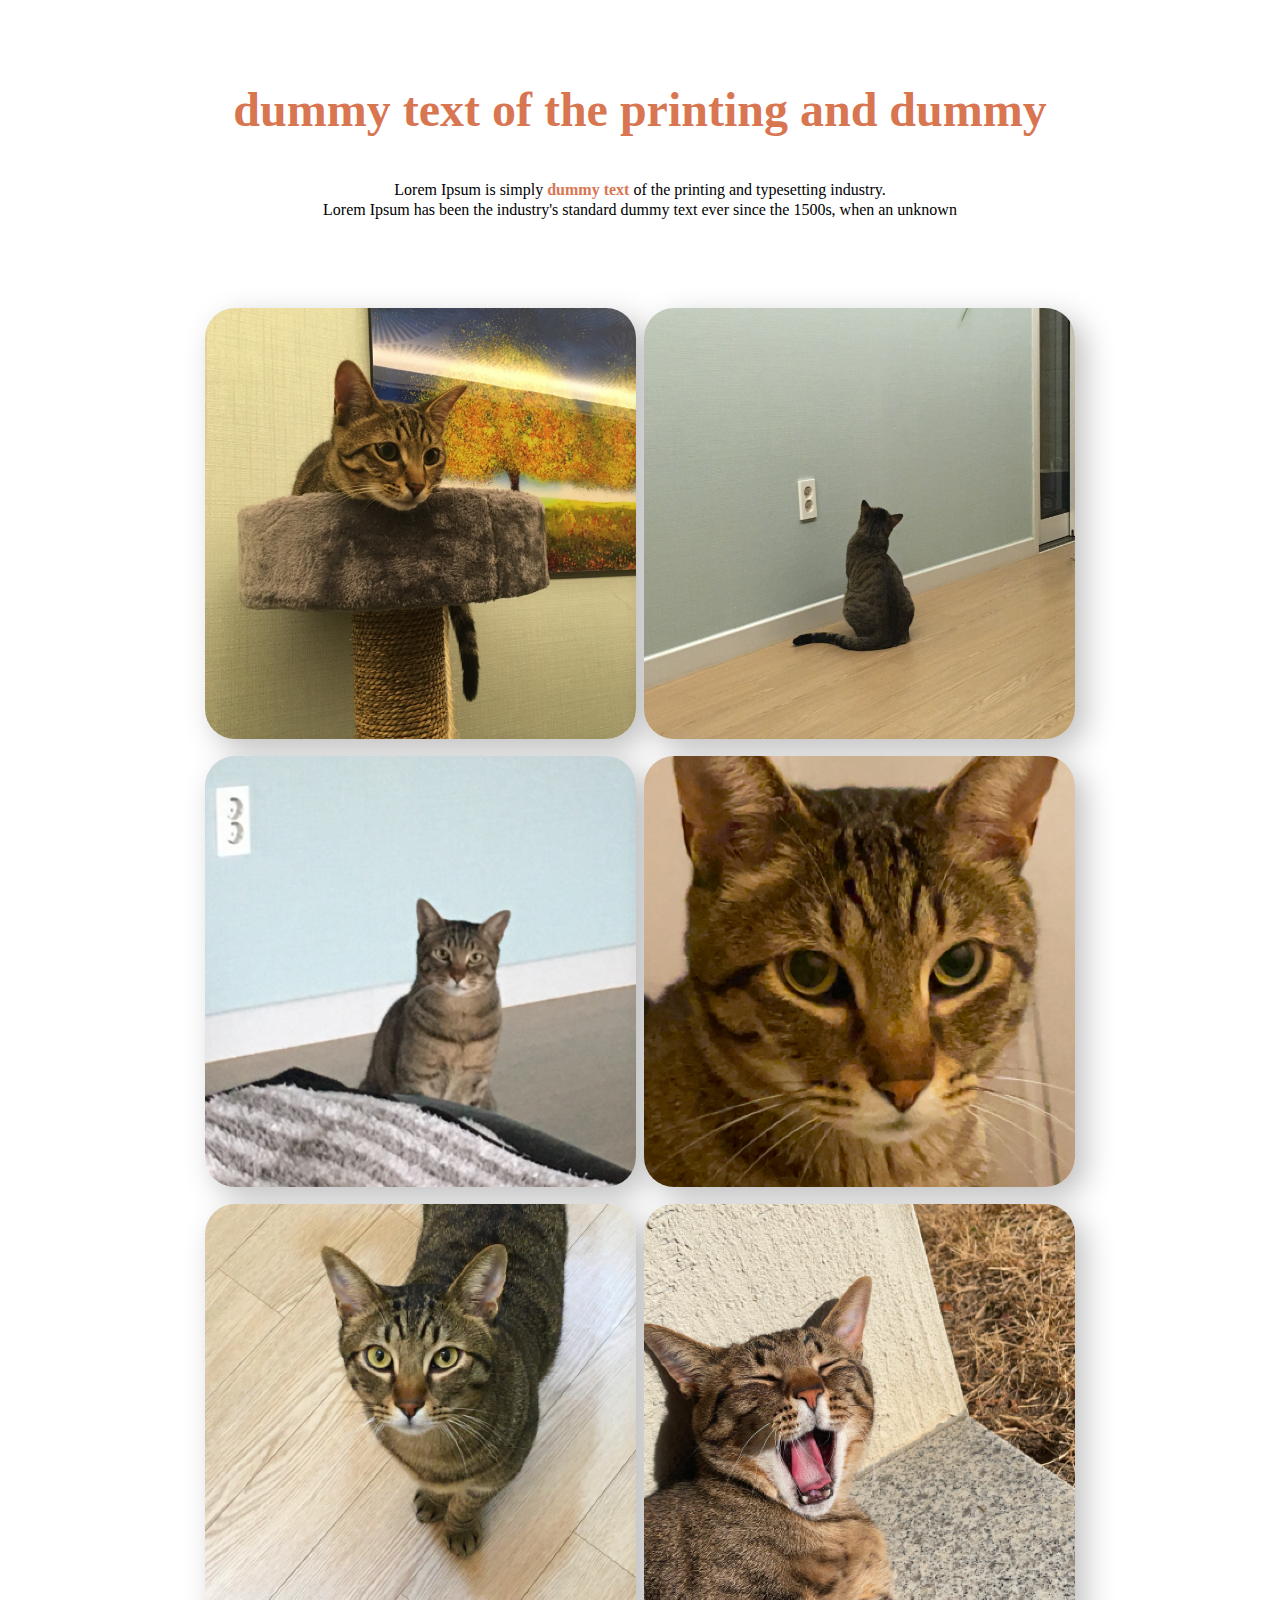
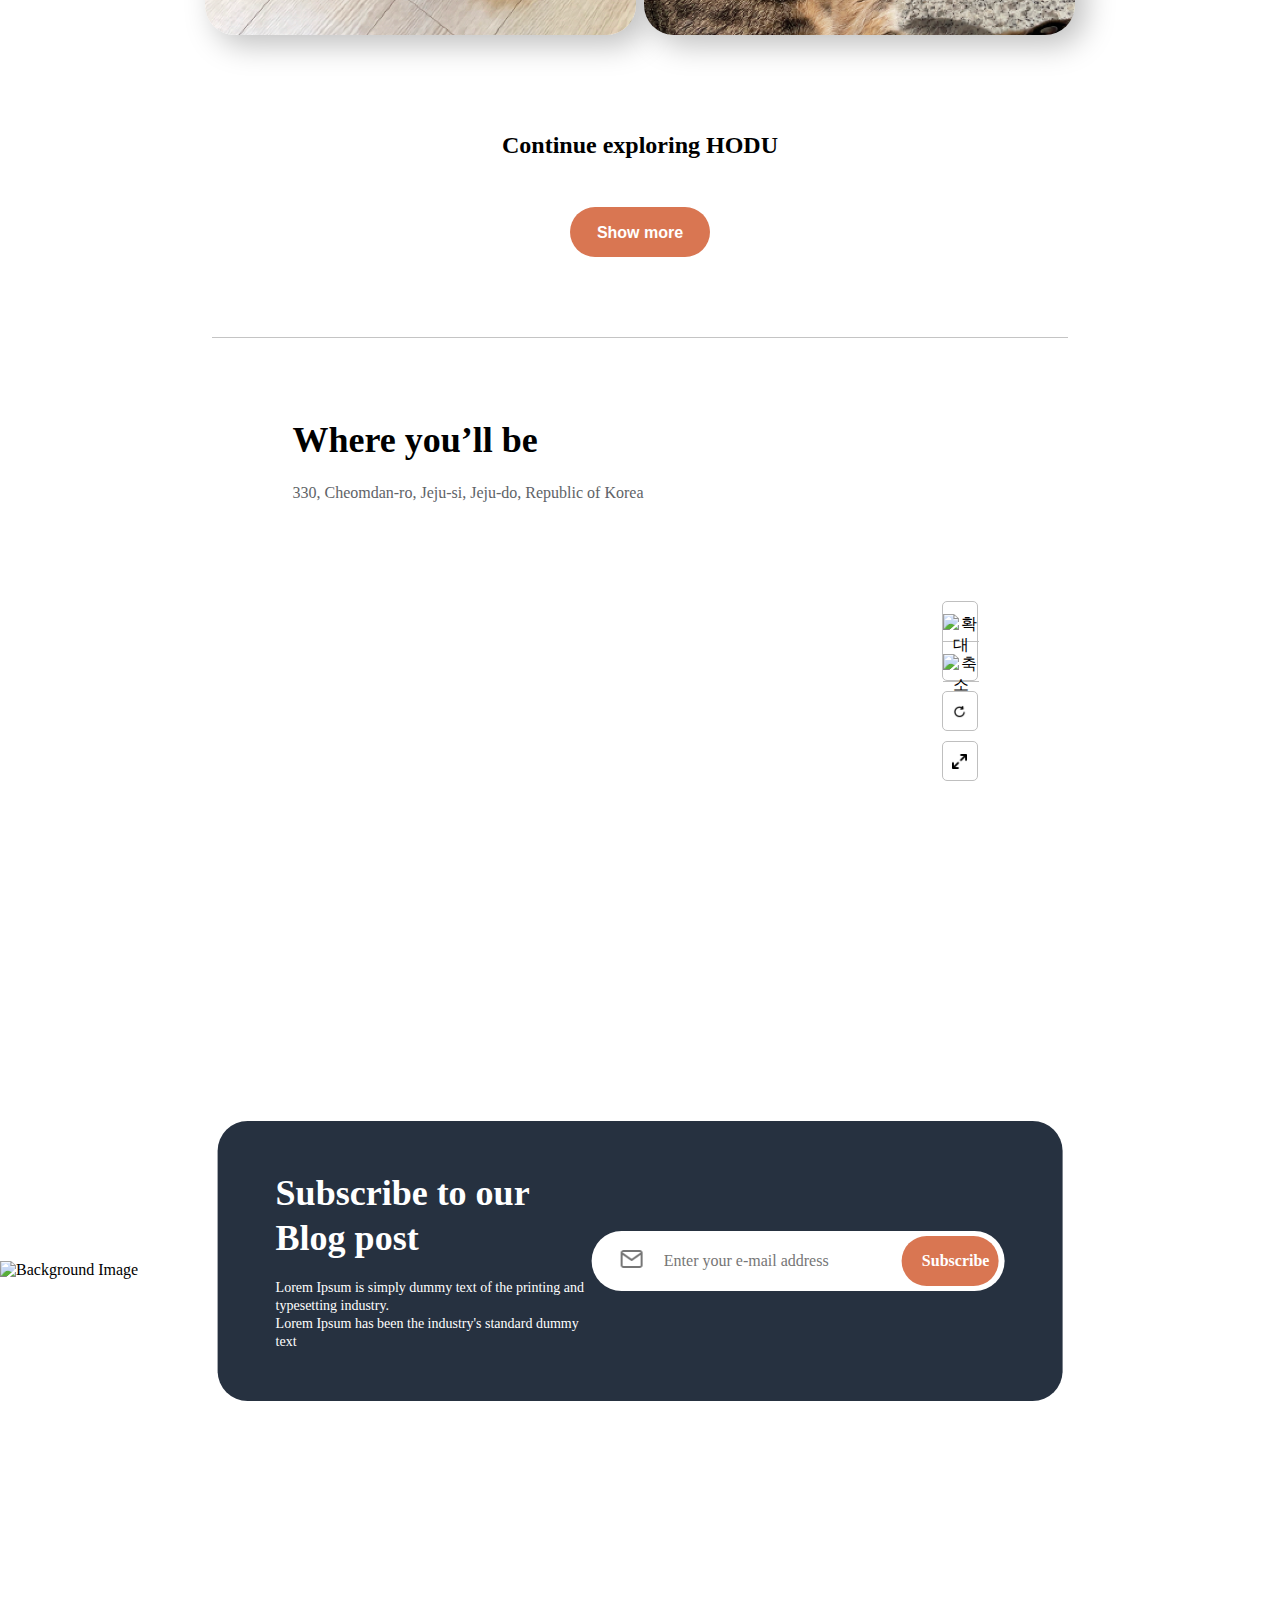
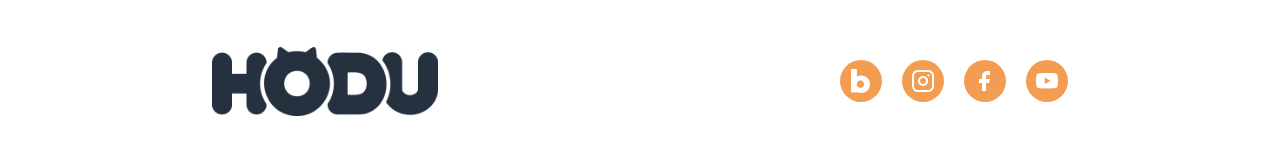
==== commit 1977359c: "[fix/scroll] scroll top botton 요구사항 반영(footer 밑으로 내려가지 않도록 처리)" ====
--- a/index.html
+++ b/index.html
@@ -16,7 +16,6 @@
     <link rel="stylesheet" type="text/css" href="src/css/main/location_section.css">
     <link rel="stylesheet" type="text/css" href="src/css/main/subscribe_section.css">
     <link rel="stylesheet" type="text/css" href="src/css/modal.css">
-
     <link rel="stylesheet" type="text/css" href="src/css/footer.css">
     <link rel="stylesheet" type="text/css" href="src/css/mobile_style.css">
 
@@ -30,7 +29,7 @@
             <img src="src/images/modal/modal_cat.png" alt="Cat" class="modal__image">
             <h2>Thank you!</h2>
             <p>Lorem Ipsum is simply dummy text of the printing industry. </p>
-            <button class="btn--orange modal__close-btn">OK! I Love HODU</button>
+            <button class="btn--orange" id="modalSubmitBtn">OK! I Love HODU</button>
         </div>
     </div>
     <!-- subscribe_modal.js 파일 로드 -->
@@ -67,8 +66,9 @@
             </ul>
             <button type="button" class="btn--orange" onclick="location.href='#'">Download</button>
         </nav>
-
     </header>
+    <!-- header.js 파일 로드 -->
+    <script src="src/js/header.js"></script>
     <!-- Main -->
     <main class="main">
         <!-- Introduction Section -->
@@ -166,9 +166,11 @@
                     <span id="zoomInBtn"><img src="https://t1.daumcdn.net/localimg/localimages/07/mapapidoc/ico_plus.png" alt="확대"></span>
                     <span id="zoomOutBtn"><img src="https://t1.daumcdn.net/localimg/localimages/07/mapapidoc/ico_minus.png" alt="축소"></span>
                 </div>
+                <!-- 지도 새로고침 컨트롤 div -->
                 <div class="custom_refreshcontrol radius_border">
                     <span id="resetBtn"><img src="./src/images/main/main_location_map_refresh_icon.png" alt="Refresh"/></span>
                 </div>
+                <!-- 지도 전체화면보기 컨트롤 div -->
                 <div class="custom_expandcontrol radius_border">
                     <span id="expandBtn"><img src="./src/images/main/main_location_map_expand_icon.png" alt="FullScreen"/></span>
                 </div>
@@ -193,10 +195,17 @@
                 <div class="subscribe__form-icon">
                     <img src="src/images/main/main_subscribe_email_icon.png" alt="Email">
                 </div>
-                <input type="email" placeholder="Enter your e-mail address" class="subscribe__form-input">
-                <button class="btn--orange" onclick="openModal()">Subscribe</button>
-            </div>
-        </section>
+                <input type="email" placeholder="Enter your e-mail address" class="subscribe__form-input" id="emailInput">
+                <button class="btn--orange" onclick="validateEmail()">Subscribe</button>
+            </div>
+        </section>
+
+        <!-- scroll top btn -->
+        <div id="scrollTopBtn" class="scroll-top-btn">
+            <img src="src/images/etc/scroll_arrow_up_not_click.png" alt="Scroll to Top" class="scroll-top-btn-img">
+        </div>
+        <script src="src/js/scroll_top.js"></script>
+
     </main>
     <!-- Footer -->
     <footer class="footer">
@@ -232,11 +241,5 @@
             </ul>
         </div>
     </footer>
-
-    <!-- scroll top btn -->
-    <div id="scrollTopBtn" class="scroll-top-btn">
-        <img src="src/images/etc/scroll_arrow_up_not_click.png" alt="Scroll to Top" class="scroll-top-btn-img">
-    </div>
-    <script src="src/js/scroll_top.js"></script>
 </body>
 </html>--- a/src/css/style.css
+++ b/src/css/style.css
@@ -29,10 +29,9 @@
     margin: 0 16.6% 68px 16.6%; /* 중앙에 배치 */
 }
 
-/* Scroll top button Styles*/
 .scroll-top-btn {
     position: fixed;
-    bottom: 24px;
+    bottom: 19px;
     right: 24px;
     width: 50px;
     height: 50px;
--- a/src/css/header.css
+++ b/src/css/header.css
@@ -7,11 +7,17 @@
     background: rgba(242, 233, 216, 1);
     margin: 0 auto;
     height: auto;
+    position: fixed;
+    top: 0;
+    left: 0;
+    width: calc(100% - 16.6% * 2);
+    z-index: 1001;
 }
 
-.header__menu-icon{
-    display: none;  /* 기본적으로 메뉴바 아이콘을 숨김 */
+.header__menu-icon {
+    display: none; /* 기본적으로 메뉴바 아이콘을 숨김 */
 }
+
 .header__logo-image {
     max-width: 130px;
     height: auto;
@@ -38,4 +44,14 @@
     font-weight: 400;
     line-height: 20px;
     text-align: left;
-}+}
+
+.main {
+    margin-top: 114px;
+}
+
+@media screen and (max-width: 768px) {
+    .main {
+        margin-top: 72px;
+    }
+}
--- a/src/css/sidebar.css
+++ b/src/css/sidebar.css
@@ -4,9 +4,10 @@
     flex-direction: column;
     align-items: flex-start;
     position: fixed;
-    z-index: 1001;
+    z-index: 1003;
     width: 289px;
     height: 100%;
+    top: 0;
     right: -289px; /* 사이드바를 화면 밖에 숨김 */
     background: rgba(38, 49, 64, 1);
     transition: right 0.3s ease-in-out; /* 부드러운 애니메이션 */
--- a/src/css/main/photo-gallery_section.css
+++ b/src/css/main/photo-gallery_section.css
@@ -41,17 +41,20 @@
 
 .photo-gallery__grid {
     display: grid;
-    grid-template-columns: repeat(3, 1fr);
-    gap: 73px;
+    grid-template-columns: repeat(auto-fill, minmax(300px, 1fr));
+    gap: 1%;
+    width: 100%;
+    box-sizing: border-box;
 }
 
 .photo-gallery__image {
-    object-fit: cover; /* img가 item 영역을 채우도록 함 */
-    width: 378px;
-    height: 378px;
-    border-radius: 30px; /* 모서리 둥글게 설정 */
-    box-shadow: 10px 10px 30px 0px rgba(0, 0, 0, 0.25); /* shadow 설정 */
+    object-fit: cover;
+    width: 100%;
+    height: auto;
+    border-radius: 30px;
+    box-shadow: 10px 10px 30px 0px rgba(0, 0, 0, 0.25);
 }
+
 
 .photo-gallery__additional {
     display: flex;
--- a/src/css/mobile_style.css
+++ b/src/css/mobile_style.css
@@ -2,6 +2,7 @@
     /* Header Styles */
     .header {
         padding: 20px;
+        width: calc(100% - 20px * 2);
     }
 
     .header__logo-image {
@@ -27,7 +28,6 @@
         font-weight: 700;
         line-height: 18px;
         text-align: center;
-
     }
 
     /* Main Introduction Section Styles */
@@ -183,7 +183,7 @@
     }
 
     /* Modal Styles */
-    .modal__content{
+    .modal__content {
         width: 300px;
         height: 300px;
     }
@@ -200,17 +200,16 @@
     .modal p {
         margin-bottom: 28px;
     }
-    .modal .btn{
+    .modal .btn {
         margin-bottom: 30px;
         width: 158px;
         height: 40px;
     }
-    .modal .btn--orange{
+    .modal .btn--orange {
         font-size: 14px;
         font-weight: 700;
         line-height: 18px;
         text-align: center;
-
     }
 
     /* Footer Styles */
@@ -240,7 +239,8 @@
         display: block; /* 네비게이션 리스트 표시 */
     }
 
-    .scroll-top-btn{
-        display: none; /* 스크롤탑 버튼 숨김 */
-    }
+    .scroll-top-btn {
+        display: none !important; /* 스크롤탑 버튼 숨김 (!important: 다른 규칙들보다 우선순위 높임)*/
+    }
+
 }
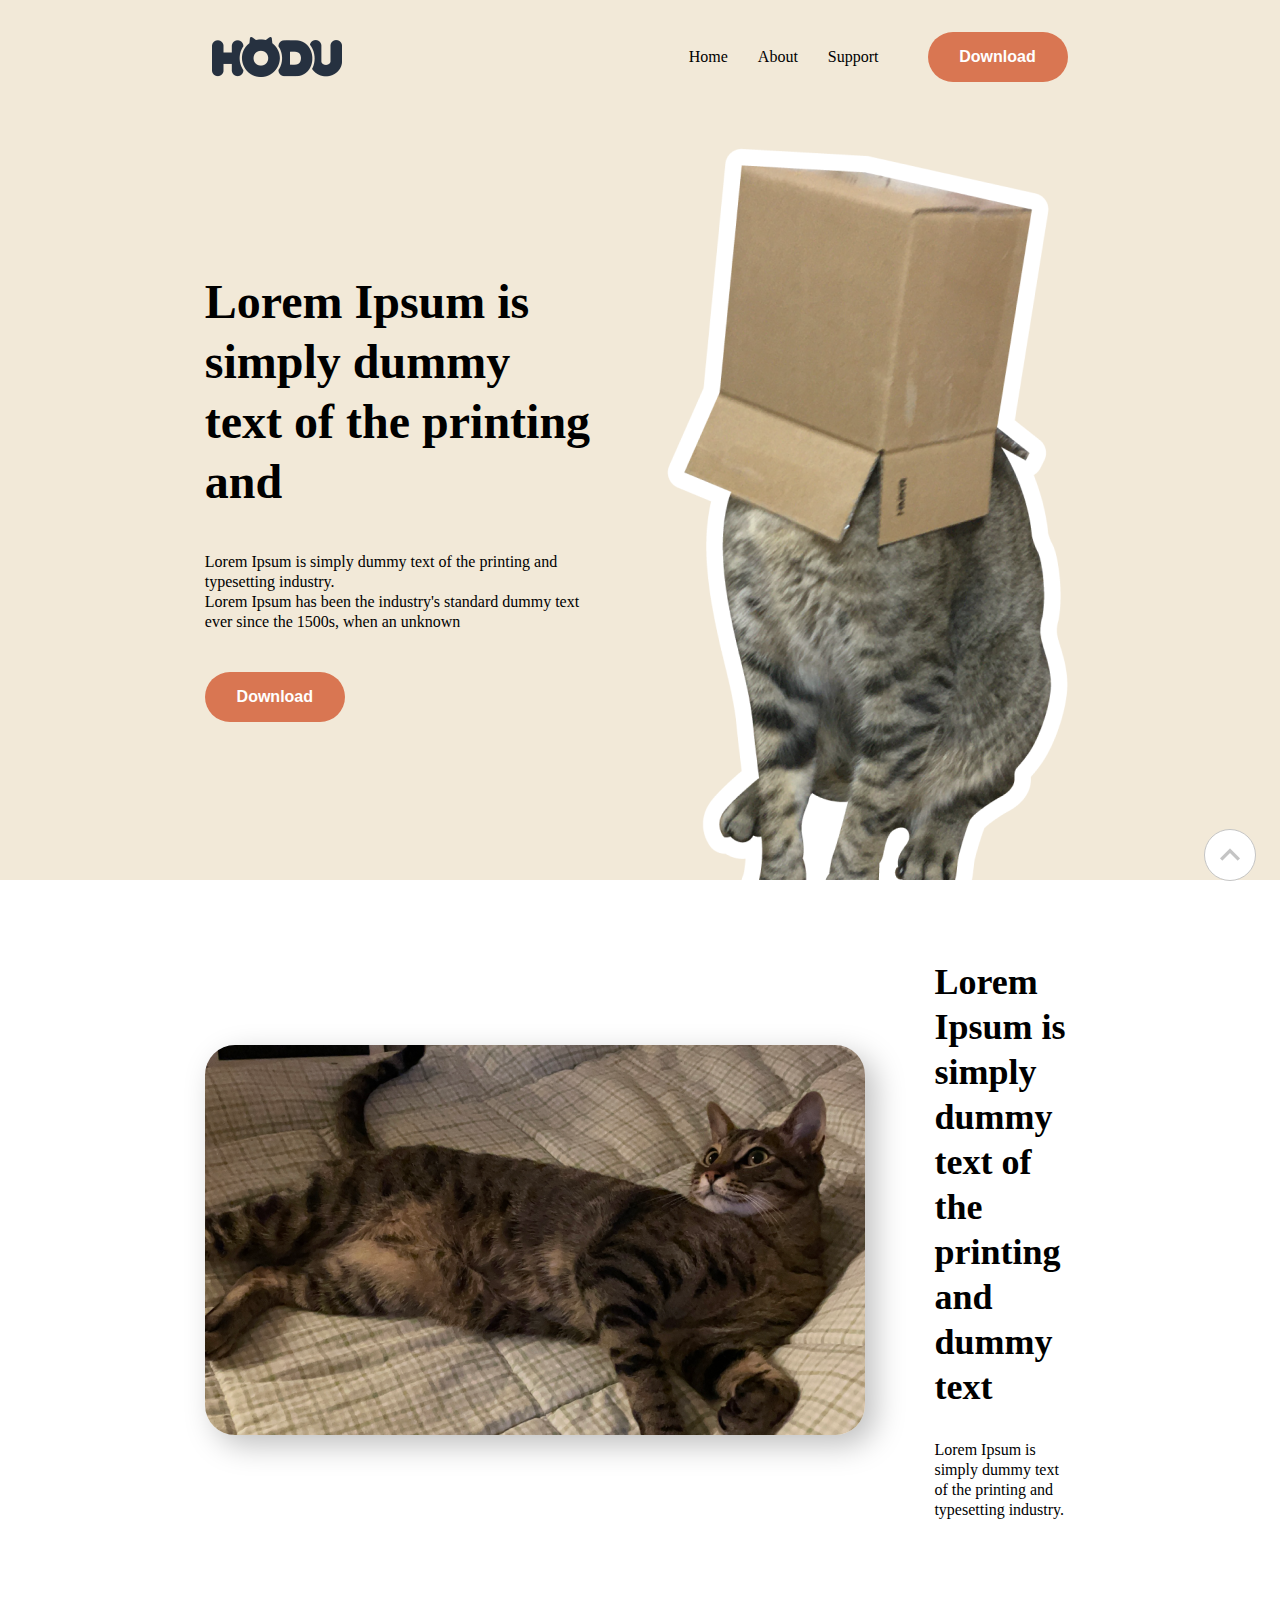
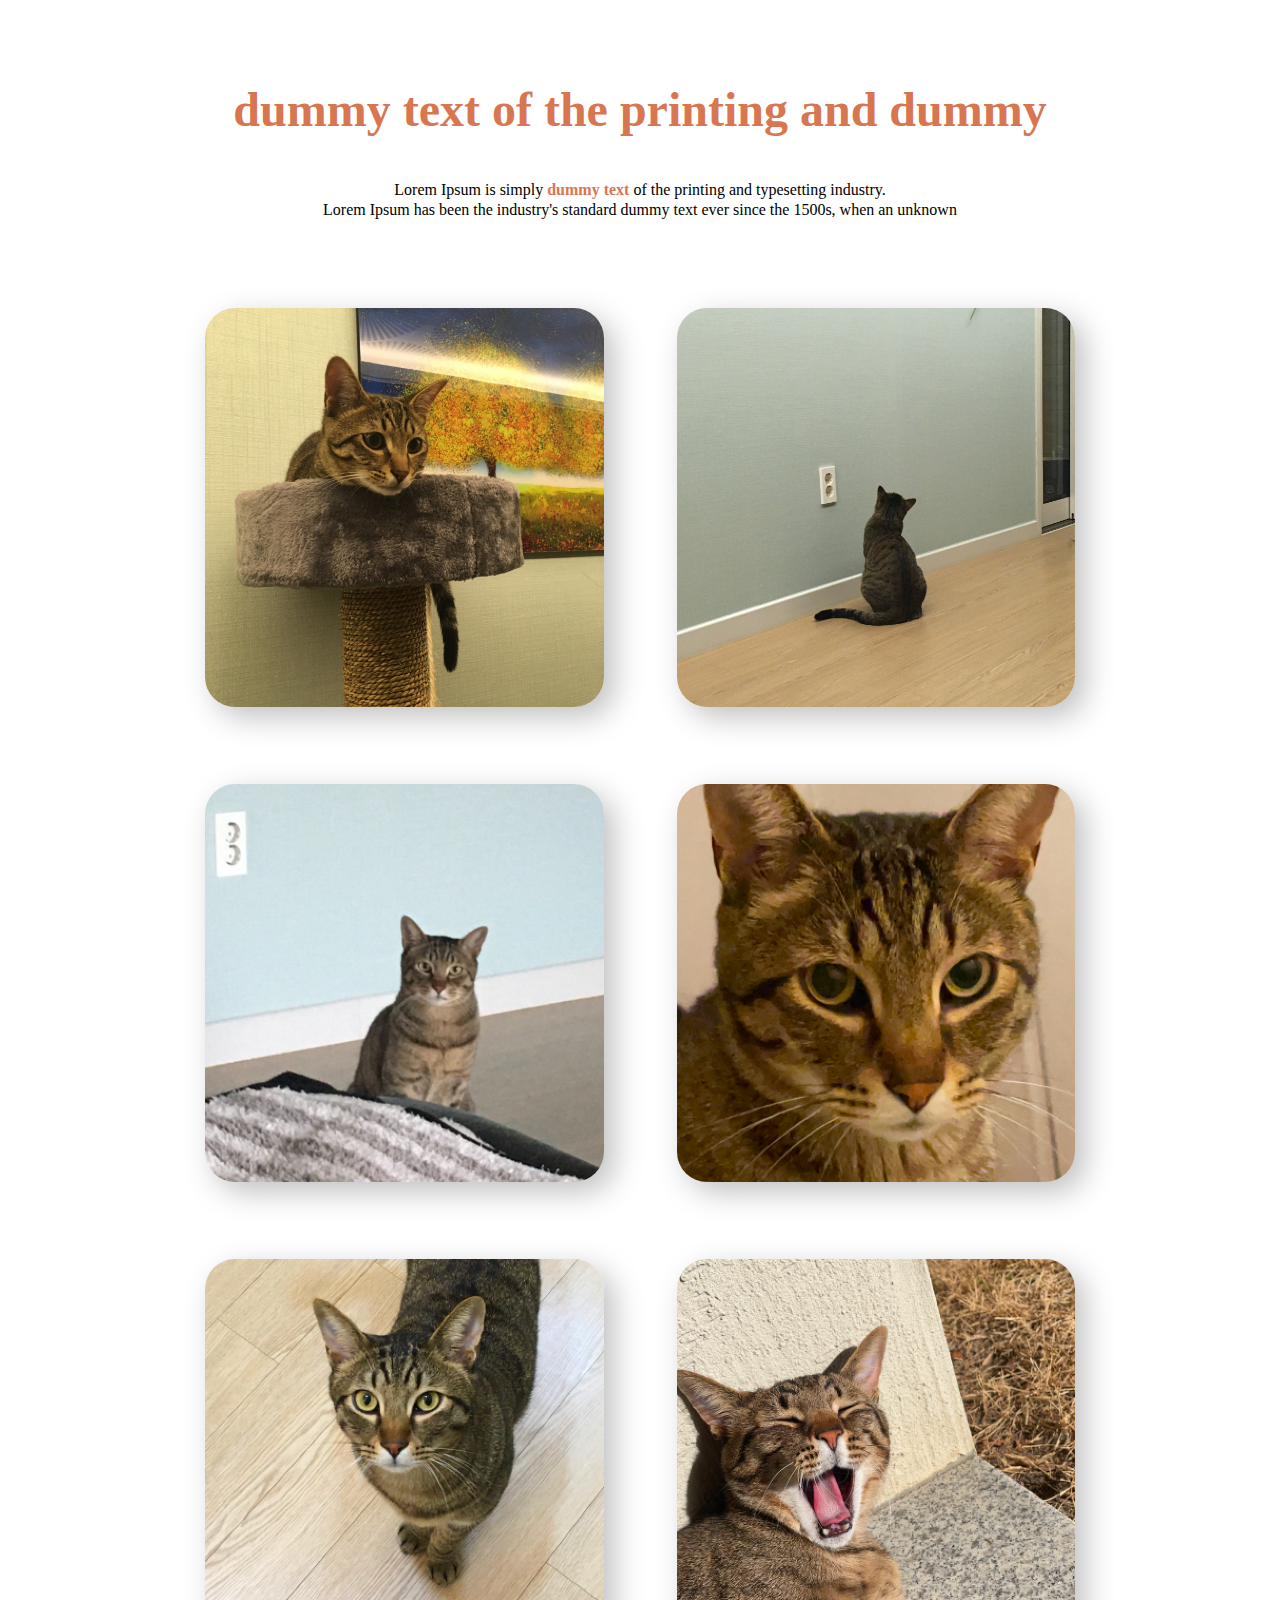
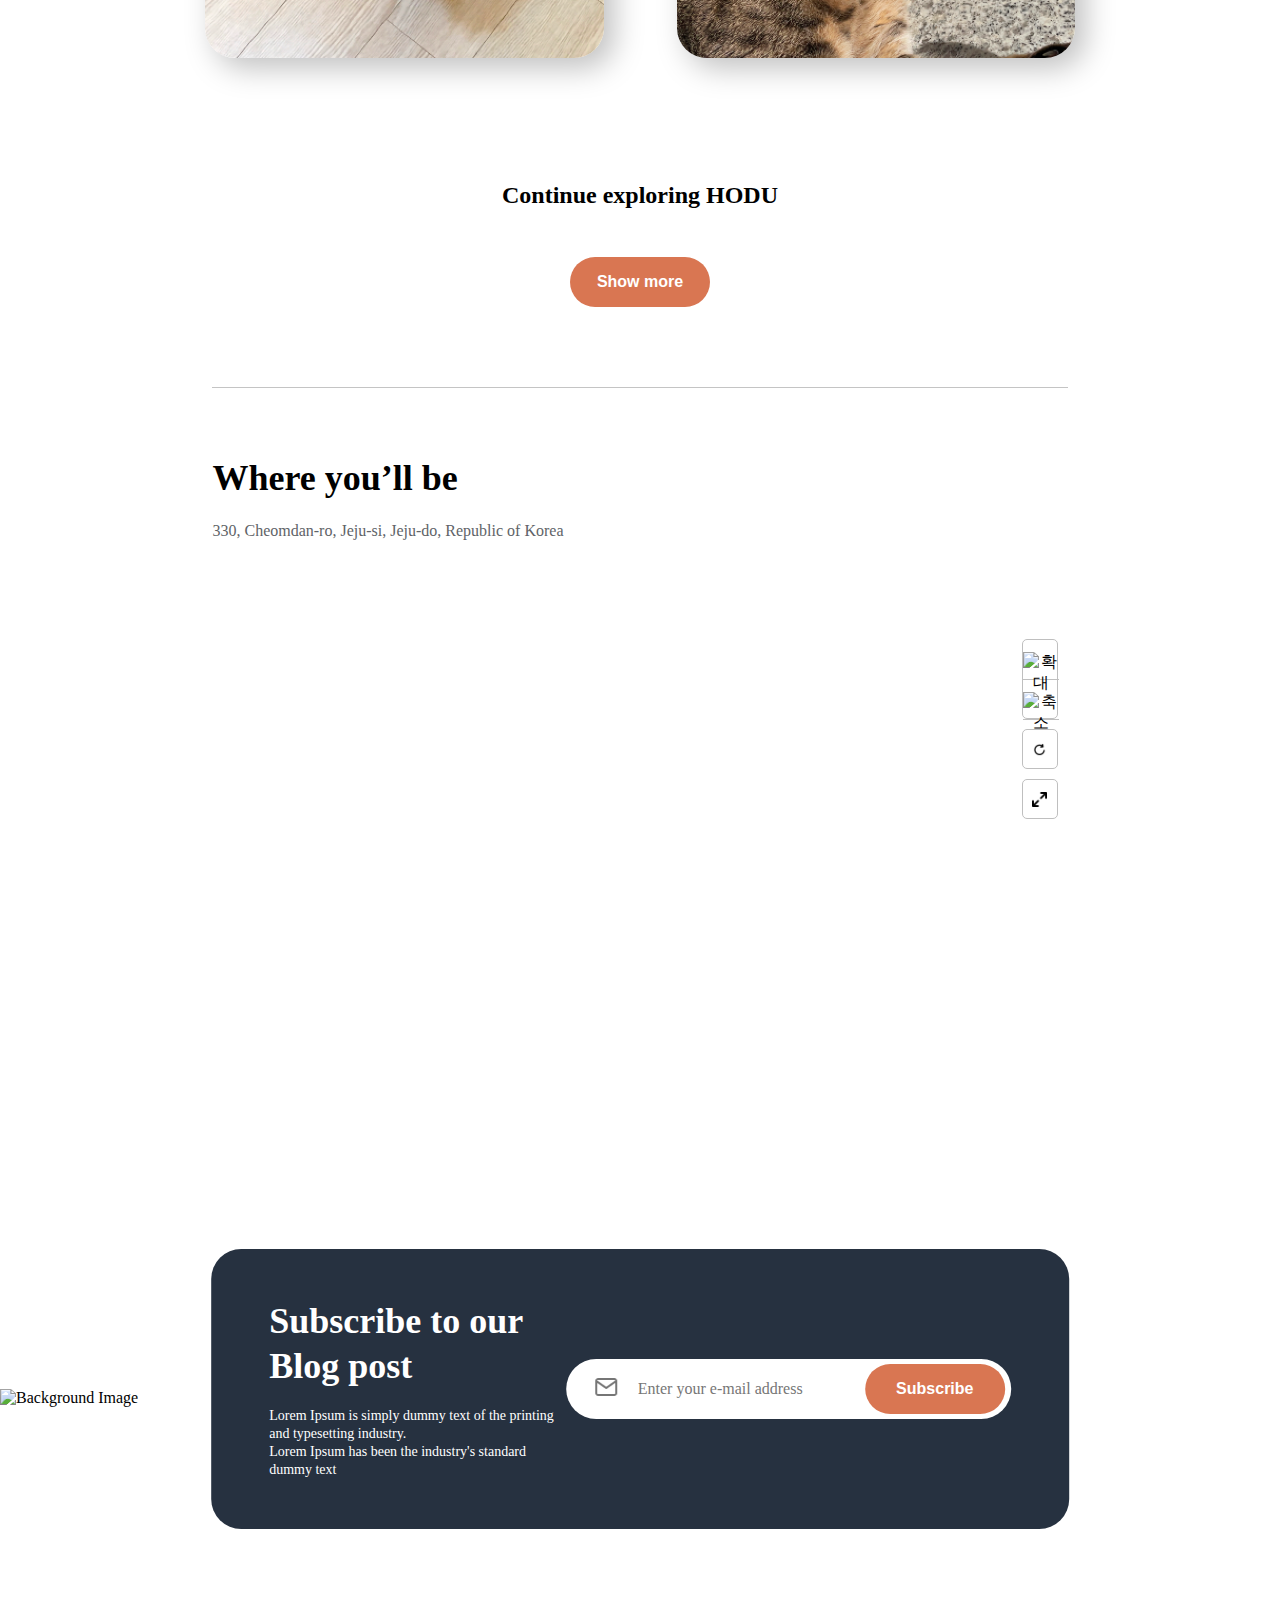
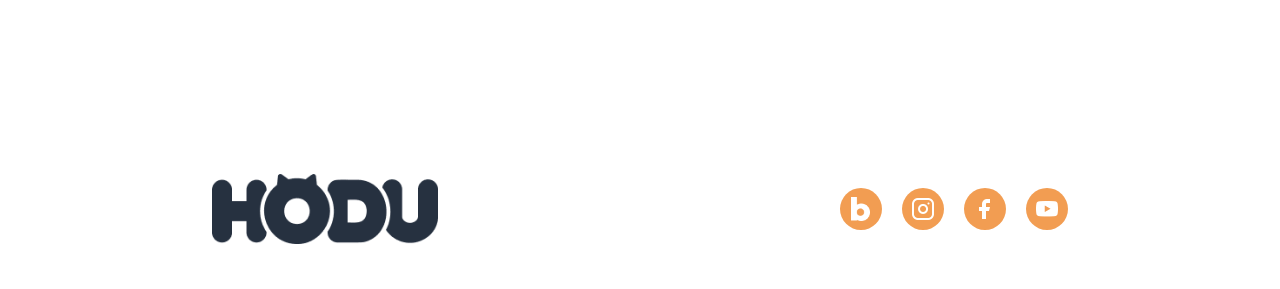
==== commit bbdb79af: "[refactory] 페이지 로딩 속도 향상을 위한 CSS 파일 통합" ====
--- a/index.html
+++ b/index.html
@@ -4,23 +4,19 @@
     <meta charset="UTF-8">
     <meta name="viewport" content="width=device-width, initial-scale=1.0" />
     <title>About HODU</title>
+    <!-- 파비콘 추가 -->
+    <link rel="icon" href="src/images/header/favicon.png" type="image/x-icon">
+
     <!-- Pretendard 폰트 불러오기 -->
     <link href="https://fonts.googleapis.com/css2?family=Pretendard:wght@700&display=swap" rel="stylesheet">
     <!-- css 불러오기 -->
     <link rel="stylesheet" type="text/css" href="src/css/style.css">
-    <link rel="stylesheet" type="text/css" href="src/css/header.css">
-    <link rel="stylesheet" type="text/css" href="src/css/sidebar.css">
     <link rel="stylesheet" type="text/css" href="src/css/main/intro_section.css">
     <link rel="stylesheet" type="text/css" href="src/css/main/profile_section.css">
     <link rel="stylesheet" type="text/css" href="src/css/main/photo-gallery_section.css">
     <link rel="stylesheet" type="text/css" href="src/css/main/location_section.css">
     <link rel="stylesheet" type="text/css" href="src/css/main/subscribe_section.css">
-    <link rel="stylesheet" type="text/css" href="src/css/modal.css">
-    <link rel="stylesheet" type="text/css" href="src/css/footer.css">
     <link rel="stylesheet" type="text/css" href="src/css/mobile_style.css">
-
-    <!-- 카카오 지도 API 불러오기 -->
-    <script type="text/javascript" src="//dapi.kakao.com/v2/maps/sdk.js?appkey=033eeb3ba316b2d802d2917757e39818"></script>
 </head>
 <body>
     <!-- 모달 구조 -->
@@ -32,8 +28,6 @@
             <button class="btn--orange" id="modalSubmitBtn">OK! I Love HODU</button>
         </div>
     </div>
-    <!-- subscribe_modal.js 파일 로드 -->
-    <script src="src/js/subscribe_modal.js"></script>
 
     <!-- sidebar -->
     <div id="sidebar" class="sidebar">
@@ -67,8 +61,6 @@
             <button type="button" class="btn--orange" onclick="location.href='#'">Download</button>
         </nav>
     </header>
-    <!-- header.js 파일 로드 -->
-    <script src="src/js/header.js"></script>
     <!-- Main -->
     <main class="main">
         <!-- Introduction Section -->
@@ -176,8 +168,6 @@
                 </div>
 
             </div>
-            <!-- map.js 파일 로드 -->
-            <script src="src/js/map.js"></script>
         </section>
 
         <!-- subscribe -->
@@ -204,7 +194,6 @@
         <div id="scrollTopBtn" class="scroll-top-btn">
             <img src="src/images/etc/scroll_arrow_up_not_click.png" alt="Scroll to Top" class="scroll-top-btn-img">
         </div>
-        <script src="src/js/scroll_top.js"></script>
 
     </main>
     <!-- Footer -->
@@ -241,5 +230,16 @@
             </ul>
         </div>
     </footer>
+
+    <!-- 카카오 지도 API 불러오기 -->
+    <script type="text/javascript" src="//dapi.kakao.com/v2/maps/sdk.js?appkey=033eeb3ba316b2d802d2917757e39818"></script>
+    <!-- header.js 파일 로드 -->
+    <script src="src/js/header.js"></script>
+    <!-- map.js 파일 로드 -->
+    <script src="src/js/map.js"></script>
+    <!-- subscribe_modal.js 파일 로드 -->
+    <script src="src/js/subscribe_modal.js"></script>
+    <!-- scroll_top.js 파일 로드 -->
+    <script src="src/js/scroll_top.js"></script>
 </body>
 </html>--- a/src/css/style.css
+++ b/src/css/style.css
@@ -1,10 +1,14 @@
-/* Common Styles */
+/* Buttons, Modal, Sidebar, Header, Footer Styles */
 html, body {
     width: 100%;
     height: 100%;
     margin: 0;
     padding: 0;
     font-family: Pretendard;
+}
+
+.main {
+    margin-top: 114px;
 }
 
 .btn--orange {
@@ -50,3 +54,240 @@
     content: url('../images/etc/scroll_arrow_up_click.png'); /* 호버 시 이미지 변경 */
     transform: scale(1.1); /* 버튼 확대 효과 */
 }
+
+/* Modal Styles */
+.modal {
+    display: none; /* 기본적으로 숨김 */
+    position: fixed;
+    z-index: 1000;
+    left: 0;
+    top: 0;
+    width: 100%;
+    height: 100%;
+    overflow: auto;
+    box-shadow: 0px 0px 30px 0px rgba(0, 0, 0, 0.2);
+    background-color: rgba(0, 0, 0, 0.5); /* 배경 어둡게 처리 */
+}
+
+.modal__content {
+    background-image: url('../images/modal/modal_background.png'); /* 배경 이미지 경로*/
+    background-size: cover; /* 배경 이미지를 모달 크기에 맞게 조정 */
+    background-position: center; /* 배경 이미지 중앙 정렬 */
+    width: 600px;
+    border-radius: 30px;
+    text-align: center;
+    position: absolute;
+    top: 50%;
+    left: 50%;
+    transform: translate(-50%, -50%);
+}
+
+.modal__image{
+    width: 110px;
+    height: 112px;
+    margin-top: 60px;
+    margin-bottom: 24px;
+}
+
+.modal h2 {
+    font-family: Pretendard;
+    font-size: 36px;
+    font-weight: 700;
+    line-height: 45px;
+    text-align: center;
+    color: rgba(217, 118, 82, 1);
+    margin: 0 0 12px;
+}
+
+.modal p {
+    font-family: Pretendard;
+    font-size: 14px;
+    font-weight: 400;
+    line-height: 18px;
+    text-align: center;
+    color: black;
+    margin: 0 0 38px;
+}
+
+.modal .btn--orange{
+    margin-bottom: 40px;
+    width: 183px;
+}
+
+/* Sidebar Styles */
+.sidebar {
+    display: flex;
+    flex-direction: column;
+    align-items: flex-start;
+    position: fixed;
+    z-index: 1003;
+    width: 289px;
+    height: 100%;
+    top: 0;
+    right: -289px; /* 사이드바를 화면 밖에 숨김 */
+    background: rgba(38, 49, 64, 1);
+    transition: right 0.3s ease-in-out; /* 부드러운 애니메이션 */
+}
+
+.sidebar.active {
+    right: 0; /* 사이드바를 화면에 표시 */
+}
+
+.sidebar__back-icon {
+    width: 32px;
+    height: 32px;
+    padding-top: 20px;
+    padding-left: 20px;
+
+}
+
+.sidebar__nav-list {
+    list-style-type: none; /* 리스트 스타일 제거 */
+    padding: 0;
+    margin: 0;
+    padding-left: 50px;
+    padding-top: 66px;
+    padding-bottom: 50px;
+}
+
+.sidebar__nav-item {
+    margin-bottom: 30px;
+}
+
+.sidebar__nav-link {
+    font-family: Pretendard;
+    font-size: 16px;
+    font-weight: 700;
+    line-height: 20px;
+    text-align: left;
+    color: rgba(255, 255, 255, 1);
+    text-decoration: none; /* 링크 밑줄 제거 */
+    display: block;
+}
+
+/* Header Styles */
+.header {
+    display: flex;
+    justify-content: space-between;
+    align-items: center;
+    padding: 32px 16.6%;
+    background: rgba(242, 233, 216, 1);
+    margin: 0 auto;
+    height: auto;
+    position: fixed;
+    top: 0;
+    left: 0;
+    width: calc(100% - 16.6% * 2);
+    z-index: 1001;
+}
+
+.header__menu-icon {
+    display: none; /* 기본적으로 메뉴바 아이콘을 숨김 */
+}
+
+.header__logo-image {
+    max-width: 130px;
+    height: auto;
+}
+
+.header__nav {
+    display: flex;
+    align-items: center;
+    gap: 49px;
+}
+
+.header__nav-list {
+    display: flex;
+    list-style-type: none;
+    margin: 0;
+    padding: 0;
+    gap: 30px;
+}
+
+.header__nav-link {
+    text-decoration: none;
+    color: black;
+    font-size: 16px;
+    font-weight: 400;
+    line-height: 20px;
+    text-align: left;
+}
+
+/* Footer Styles */
+.footer {
+    position: relative;
+}
+
+.footer-image-container {
+    width: 100%;
+    height: 340px;
+}
+
+.footer-image-container img {
+    width: 100%;
+    height: 100%;
+    object-fit: cover;
+    object-position: center;
+}
+
+.footer-bottom {
+    display: flex;
+    justify-content: space-between; /* 좌우 공간 나누어 배치 */
+    align-items: center; /* 수직 중앙 정렬 */
+    height: 160px;
+    gap: 0px;
+    padding: 0 16.6%;
+}
+
+.footer__logo-img {
+    max-width: 226px;
+    height: auto;
+}
+
+.footer__sns {
+    display: flex;
+    gap: 20px;
+}
+
+.footer__nav {
+    display: none;
+    position: absolute;
+    right: 21px;
+    bottom: 28px;
+}
+
+.footer__nav-list {
+    list-style: none; /* 기본 리스트 스타일 제거 */
+    padding: 0;
+    margin: 0;
+    width: 100%;
+    text-align: right; /* 오른쪽 정렬 */
+}
+
+.footer__nav-item {
+    margin-bottom: 16px;
+}
+
+.footer__nav-link {
+    text-decoration: none; /* 기본 링크 밑줄 제거 */
+    color: rgba(118, 118, 118, 1);
+    font-size: 14px;
+    font-weight: 400;
+    line-height: 18px;
+}
+
+.footer__sns-icon {
+    width: 42px;
+    height: 42px;
+    border-radius: 50%; /* 원형 */
+    background: rgba(242, 157, 82, 1);
+    display: flex;
+    align-items: center;
+    justify-content: center;
+}
+
+.footer__sns-icon img {
+    width: 24px;
+    height: 24px;
+    object-fit: contain; /* 아이콘이 원 안에 잘 맞게 설정 */
+}--- a/src/css/main/intro_section.css
+++ b/src/css/main/intro_section.css
@@ -12,6 +12,7 @@
     flex-direction: column; /* 수직 배치 */
     gap: 40px;
     text-align: left;
+    width: 100%;
 }
 
 .intro__title {
--- a/src/css/main/profile_section.css
+++ b/src/css/main/profile_section.css
@@ -11,6 +11,7 @@
 .profile__image {
     box-shadow: 10px 10px 30px 0px rgba(0, 0, 0, 0.25);
     border-radius: 30px;
+    width: 100%;
 }
 
 .profile__content {
--- a/src/css/main/photo-gallery_section.css
+++ b/src/css/main/photo-gallery_section.css
@@ -42,7 +42,7 @@
 .photo-gallery__grid {
     display: grid;
     grid-template-columns: repeat(auto-fill, minmax(300px, 1fr));
-    gap: 1%;
+    gap: 73px;
     width: 100%;
     box-sizing: border-box;
 }
--- a/src/css/main/location_section.css
+++ b/src/css/main/location_section.css
@@ -3,8 +3,7 @@
     display: flex;
     flex-direction: column;
     align-items: flex-start;
-    padding: 0 16.6%;
-    margin: 80px;
+    margin: 0 16.6%;
 }
 
 .location__content{
@@ -37,7 +36,9 @@
     position: relative;
     overflow: hidden;
     width: 100%;
-    height: 350px;
+    height: 520px;
+    display: flex;            /* Flexbox 레이아웃을 사용 */
+    justify-content: center;
 }
 
 #map {
--- a/src/css/main/subscribe_section.css
+++ b/src/css/main/subscribe_section.css
@@ -7,7 +7,7 @@
     display: flex;
     justify-content: space-between;
     align-items: center;
-    width: 66vw;
+    width: 67vw;
     border-radius: 30px;
     background: rgba(38, 49, 64, 1);
     padding: 50px 58px;
@@ -15,9 +15,9 @@
 }
 
 .subscribe__content {
-    width: 50%;
-    max-width: 600px;
     display: flex;
+    width: 100%;
+    max-width: 471px;
     flex-direction: column;
     justify-content: center;
     gap: 18px;
@@ -44,6 +44,8 @@
 }
 
 .subscribe__form {
+    width: 100%;
+    max-width: 530px;
     display: flex;
     align-items: center;
     height: 60px;
@@ -68,9 +70,6 @@
     outline: none; /* 포커스 시 나타나는 기본 아웃라인 제거 */
 }
 .subscribe__form .btn--orange{
-    width: 25.5%;
-    height: 50px;
-    font-family: Pretendard;
     font-size: 16px;
     font-weight: 700;
     line-height: 20px;
--- a/src/css/mobile_style.css
+++ b/src/css/mobile_style.css
@@ -28,6 +28,10 @@
         font-weight: 700;
         line-height: 18px;
         text-align: center;
+    }
+
+    .main {
+        margin-top: 72px;
     }
 
     /* Main Introduction Section Styles */
@@ -130,9 +134,11 @@
 
     /* Main Location Section Styles */
     .location {
-        padding: 0;
-    }
-
+        margin: 0 8.2%;
+    }
+    .map_wrap {
+        height: 260px;
+    }
     .location__title {
         font-size: 24px;
         line-height: 30px;
@@ -141,7 +147,7 @@
     /* Main Subscribe Section Styles */
     .subscribe {
         flex-direction: column;
-        min-height: 348px;
+        min-height: 310px;
         padding: 32px 36px;
         justify-content: flex-start;
         gap: 30px;
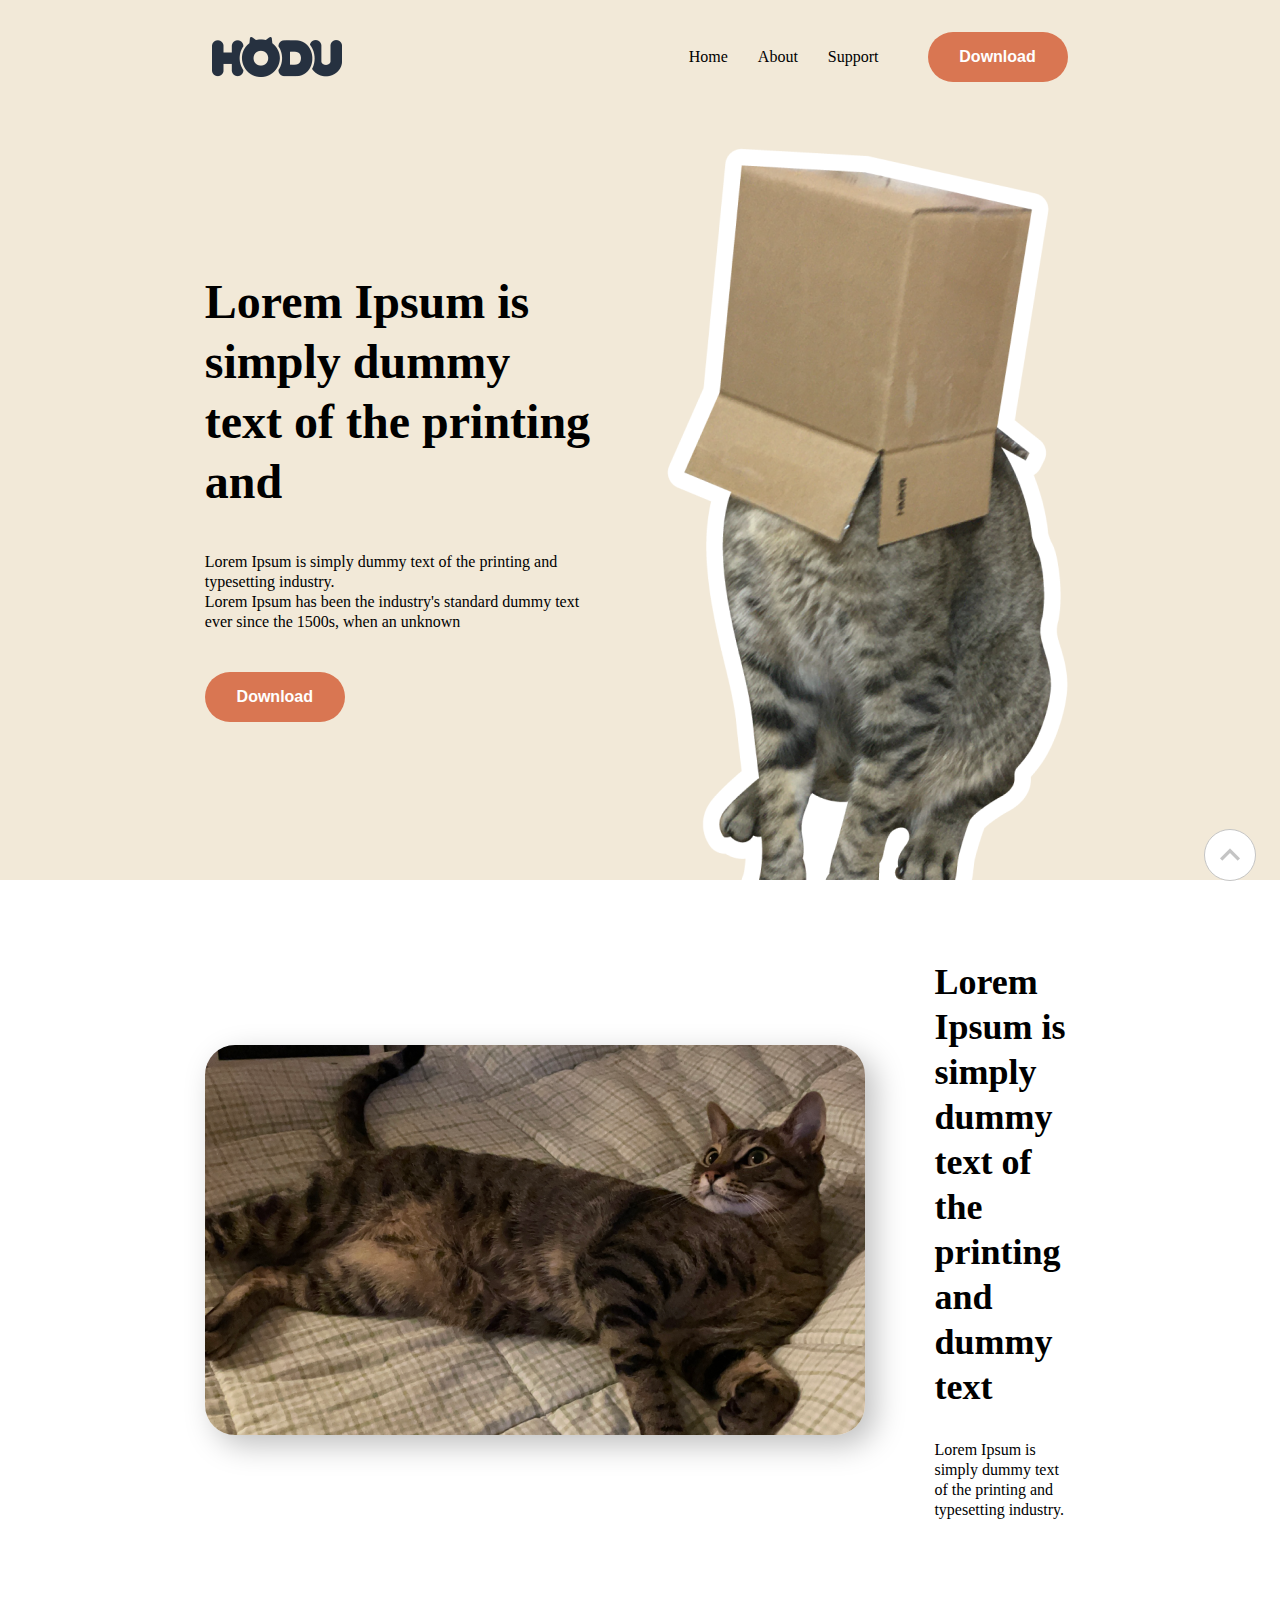
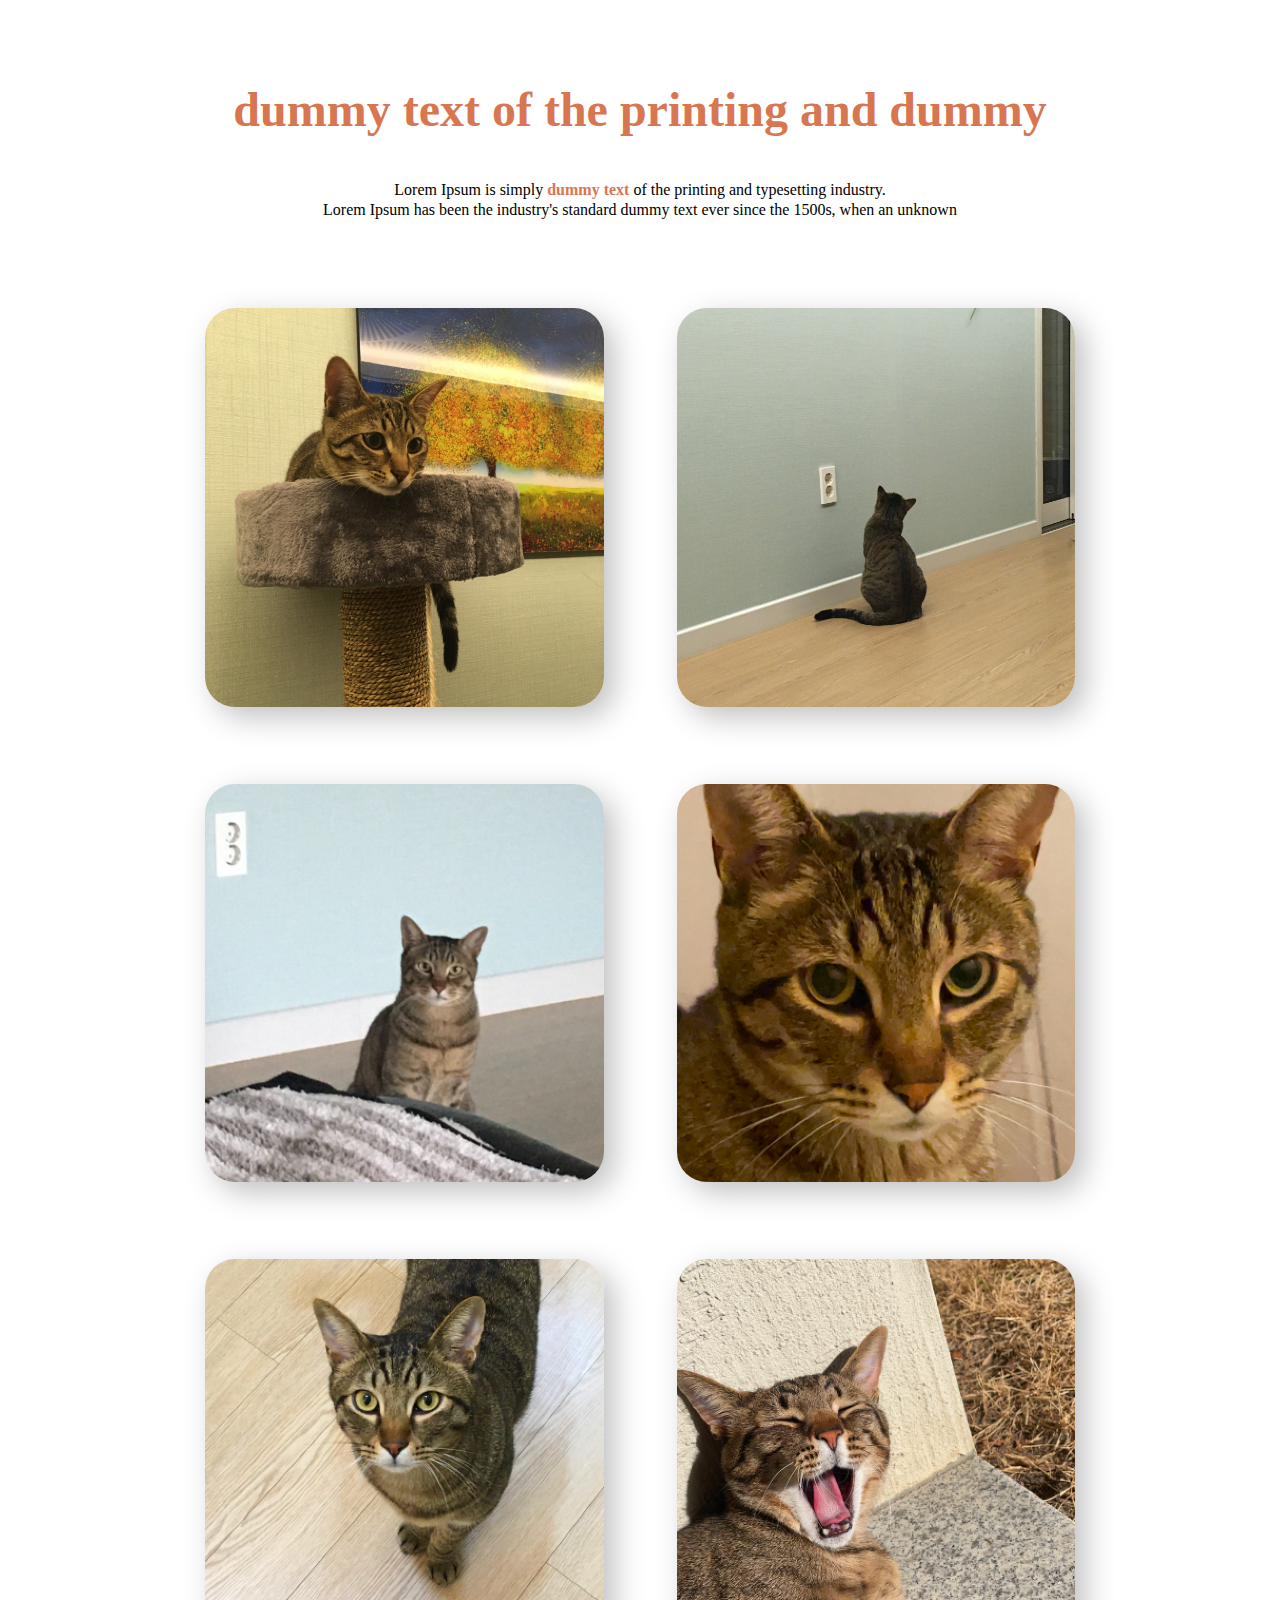
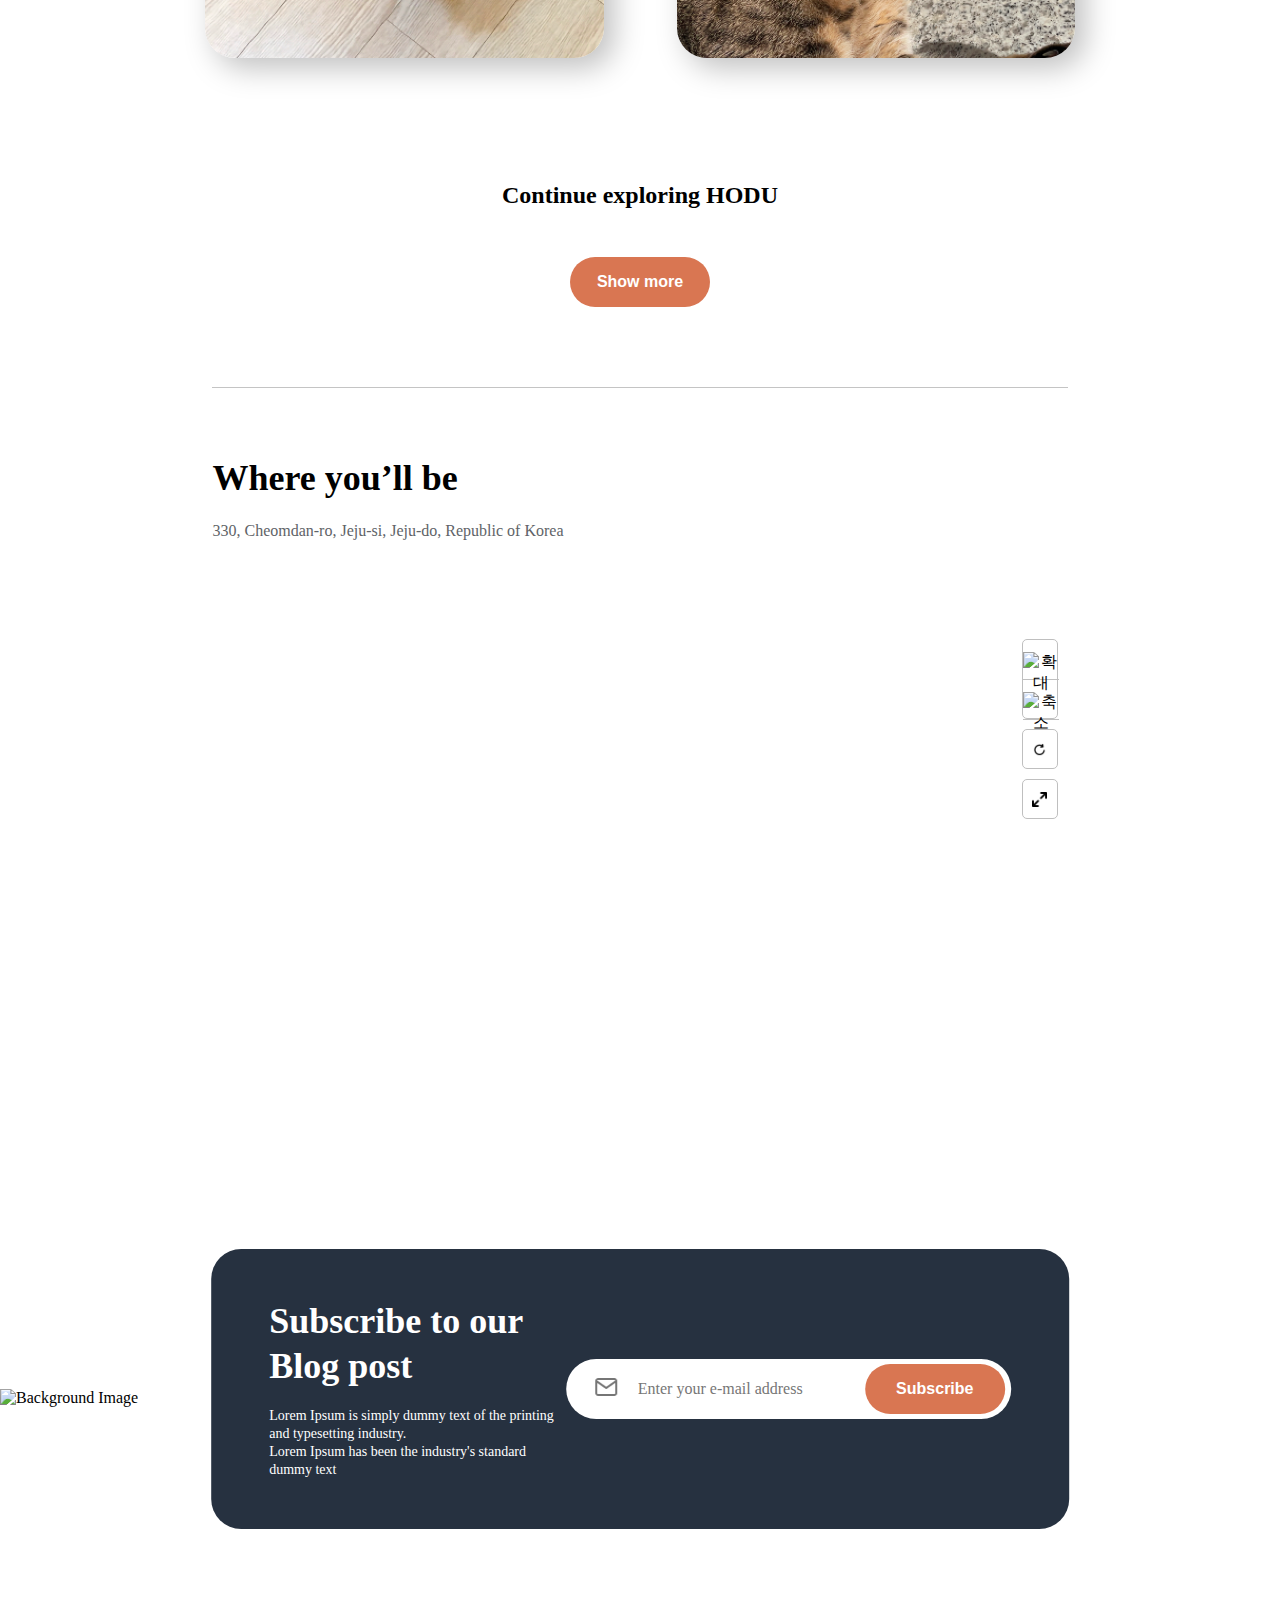
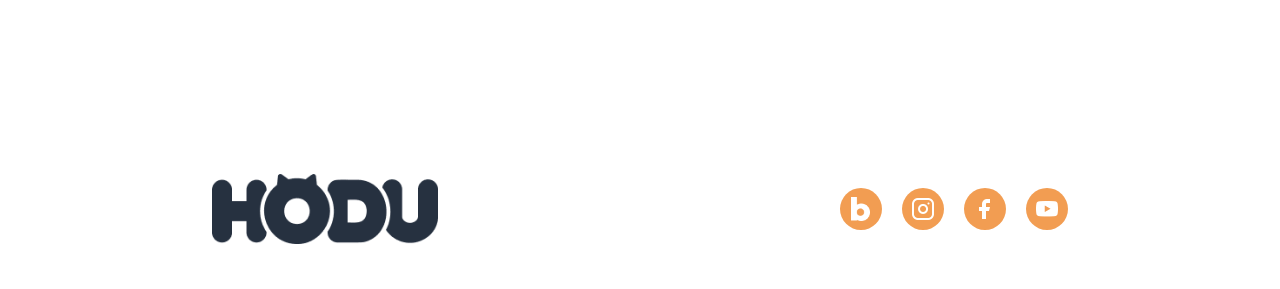
==== commit 795c8fa1: "[fix] onclick 새로고침 방지" ====
--- a/index.html
+++ b/index.html
@@ -38,7 +38,7 @@
                 <li class="sidebar__nav-item"><a href="#" class="sidebar__nav-link">About</a></li>
                 <li class="sidebar__nav-item"><a href="#" class="sidebar__nav-link">Support</a></li>
             </ul>
-            <button type="button" class="btn--orange" onclick="location.href='#'">Download</button>
+            <button type="button" class="btn--orange" onclick="location.href='javascript:return false;'">Download</button>
         </nav>
     </div>
     <!-- subscribe_modal.js 파일 로드 -->
@@ -58,7 +58,7 @@
                 <li class="header__nav-item"><a href="#" class="header__nav-link">About</a></li>
                 <li class="header__nav-item"><a href="#" class="header__nav-link">Support</a></li>
             </ul>
-            <button type="button" class="btn--orange" onclick="location.href='#'">Download</button>
+            <button type="button" class="btn--orange" onclick="location.href='javascript:return false;'">Download</button>
         </nav>
     </header>
     <!-- Main -->
@@ -73,7 +73,7 @@
                     Lorem Ipsum is simply dummy text of the printing and typesetting industry.<br>
                     Lorem Ipsum has been the industry's standard dummy text ever since the 1500s, when an unknown
                 </p>
-                <button type="button" class="btn--orange" onclick="location.href='#'">Download</button>
+                <button type="button" class="btn--orange" onclick="location.href='javascript:return false;'">Download</button>
             </div>
             <img src="src/images/main/main_intro.png" alt="BOX_CAT" class="intro__image"/>
         </section>
@@ -133,7 +133,7 @@
                 <h2 class="photo-gallery_additional-title">
                     Continue exploring HODU
                 </h2>
-                <button type="button" class="btn--orange" onclick="location.href='#'">Show more</button>
+                <button type="button" class="btn--orange" onclick="location.href='javascript:return false;'">Show more</button>
             </div>
         </section>
 
--- a/src/css/style.css
+++ b/src/css/style.css
@@ -5,10 +5,6 @@
     margin: 0;
     padding: 0;
     font-family: Pretendard;
-}
-
-.main {
-    margin-top: 114px;
 }
 
 .btn--orange {
@@ -174,7 +170,7 @@
     background: rgba(242, 233, 216, 1);
     margin: 0 auto;
     height: auto;
-    position: fixed;
+    position: sticky;
     top: 0;
     left: 0;
     width: calc(100% - 16.6% * 2);
--- a/src/css/mobile_style.css
+++ b/src/css/mobile_style.css
@@ -28,10 +28,6 @@
         font-weight: 700;
         line-height: 18px;
         text-align: center;
-    }
-
-    .main {
-        margin-top: 72px;
     }
 
     /* Main Introduction Section Styles */
